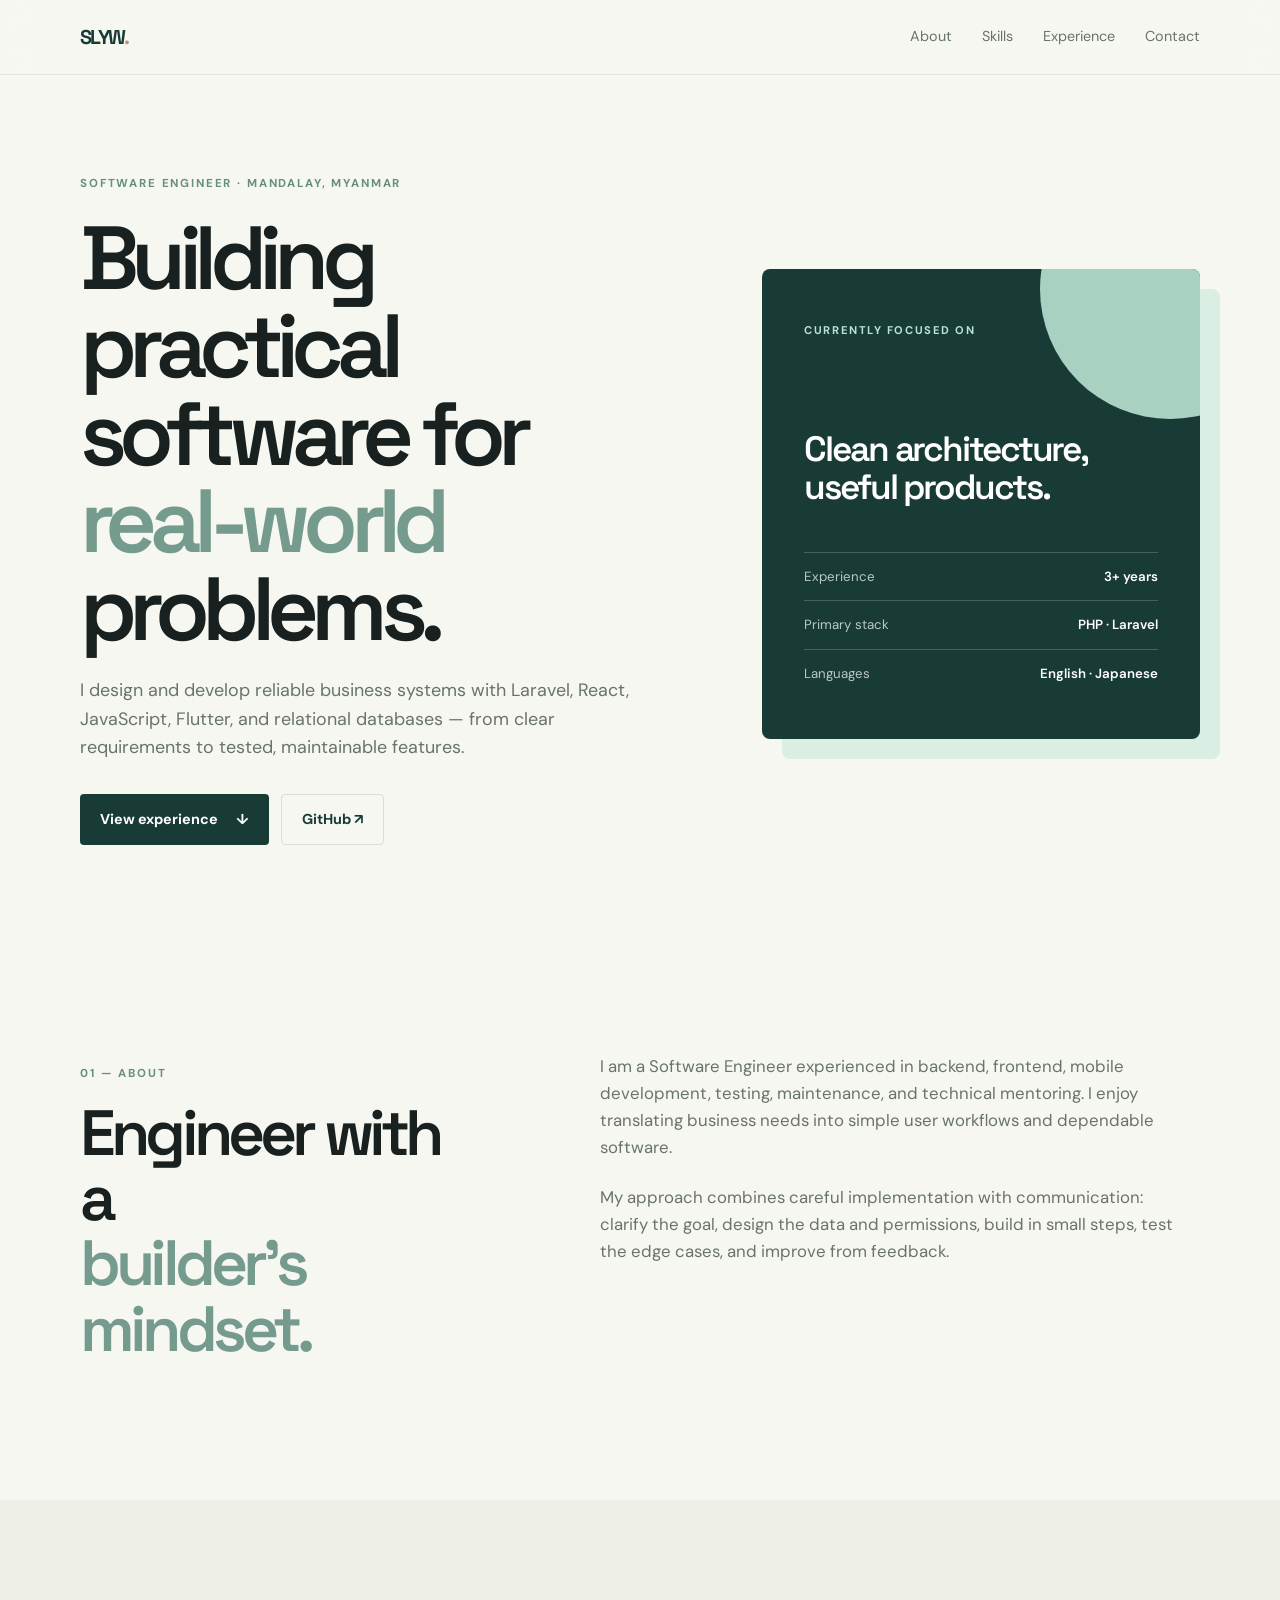
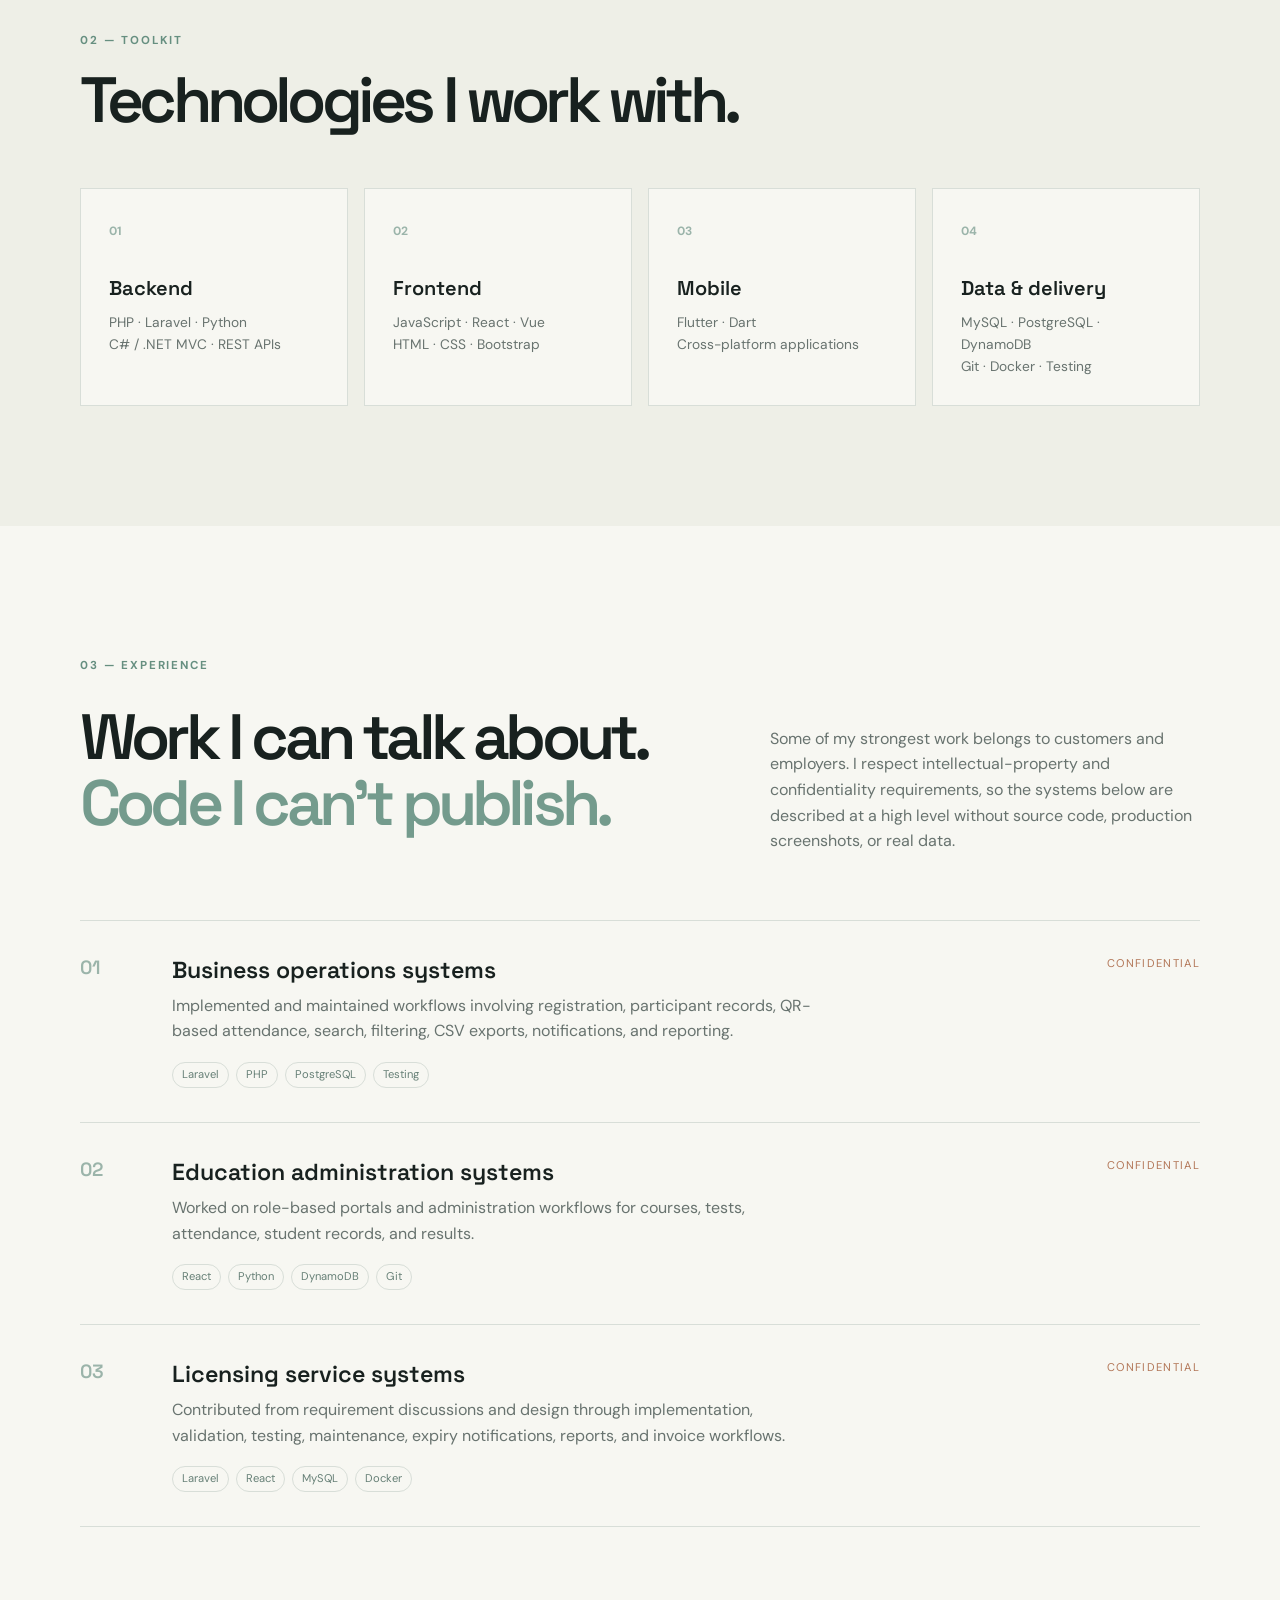
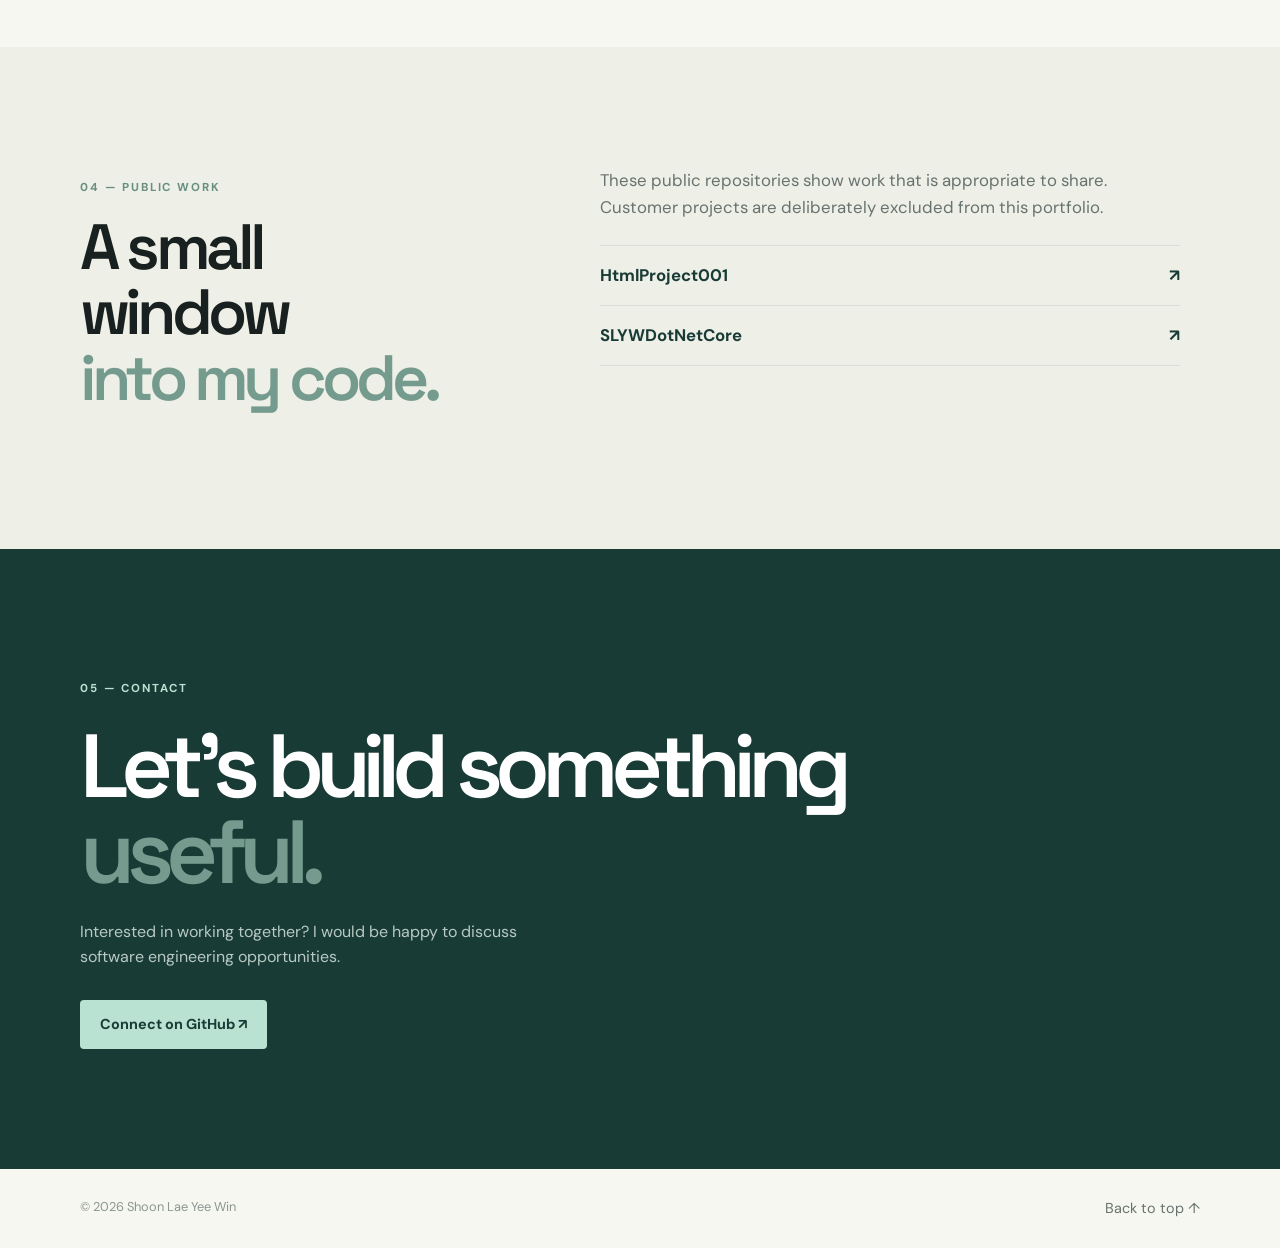
==== index.html @ cbc17540 "Build responsive GitHub Pages portfolio site" ====
<!doctype html>
<html lang="en">
  <head>
    <meta charset="UTF-8" />
    <meta name="viewport" content="width=device-width, initial-scale=1.0" />
    <meta name="description" content="Shoon Lae Yee Win — Software Engineer portfolio" />
    <title>Shoon Lae Yee Win | Software Engineer</title>
    <link rel="preconnect" href="https://fonts.googleapis.com" />
    <link rel="preconnect" href="https://fonts.gstatic.com" crossorigin />
    <link href="https://fonts.googleapis.com/css2?family=DM+Sans:wght@400;500;600;700&family=Space+Grotesk:wght@500;600;700&display=swap" rel="stylesheet" />
    <link rel="stylesheet" href="styles.css" />
  </head>
  <body>
    <header class="site-header">
      <nav class="nav container" aria-label="Main navigation">
        <a class="brand" href="#top">SLYW<span>.</span></a>
        <button class="menu-toggle" aria-label="Toggle navigation" aria-expanded="false">☰</button>
        <div class="nav-links">
          <a href="#about">About</a>
          <a href="#skills">Skills</a>
          <a href="#experience">Experience</a>
          <a href="#contact">Contact</a>
        </div>
      </nav>
    </header>

    <main id="top">
      <section class="hero container">
        <div class="hero-copy">
          <p class="eyebrow">Software Engineer · Mandalay, Myanmar</p>
          <h1>Building practical software for <em>real-world</em> problems.</h1>
          <p class="hero-text">I design and develop reliable business systems with Laravel, React, JavaScript, Flutter, and relational databases — from clear requirements to tested, maintainable features.</p>
          <div class="hero-actions">
            <a class="button button-primary" href="#experience">View experience <span>↓</span></a>
            <a class="button button-secondary" href="https://github.com/Shoon-Lae-Yee-Win" target="_blank" rel="noreferrer">GitHub ↗</a>
          </div>
        </div>
        <div class="hero-card" aria-label="Professional summary">
          <div class="orb"></div>
          <p class="card-label">Currently focused on</p>
          <h2>Clean architecture,<br />useful products.</h2>
          <div class="stat-row"><span>Experience</span><strong>3+ years</strong></div>
          <div class="stat-row"><span>Primary stack</span><strong>PHP · Laravel</strong></div>
          <div class="stat-row"><span>Languages</span><strong>English · Japanese</strong></div>
        </div>
      </section>

      <section id="about" class="section container split-section">
        <div><p class="section-kicker">01 — About</p><h2 class="section-title">Engineer with a<br /><span>builder’s mindset.</span></h2></div>
        <div class="section-body"><p>I am a Software Engineer experienced in backend, frontend, mobile development, testing, maintenance, and technical mentoring. I enjoy translating business needs into simple user workflows and dependable software.</p><p>My approach combines careful implementation with communication: clarify the goal, design the data and permissions, build in small steps, test the edge cases, and improve from feedback.</p></div>
      </section>

      <section id="skills" class="section section-tinted">
        <div class="container"><p class="section-kicker">02 — Toolkit</p><h2 class="section-title">Technologies I work with.</h2>
          <div class="skill-grid">
            <div class="skill-card"><span class="skill-number">01</span><h3>Backend</h3><p>PHP · Laravel · Python<br />C# / .NET MVC · REST APIs</p></div>
            <div class="skill-card"><span class="skill-number">02</span><h3>Frontend</h3><p>JavaScript · React · Vue<br />HTML · CSS · Bootstrap</p></div>
            <div class="skill-card"><span class="skill-number">03</span><h3>Mobile</h3><p>Flutter · Dart<br />Cross-platform applications</p></div>
            <div class="skill-card"><span class="skill-number">04</span><h3>Data & delivery</h3><p>MySQL · PostgreSQL · DynamoDB<br />Git · Docker · Testing</p></div>
          </div>
        </div>
      </section>

      <section id="experience" class="section container"><p class="section-kicker">03 — Experience</p><div class="experience-heading"><h2 class="section-title">Work I can talk about.<br /><span>Code I can’t publish.</span></h2><p>Some of my strongest work belongs to customers and employers. I respect intellectual-property and confidentiality requirements, so the systems below are described at a high level without source code, production screenshots, or real data.</p></div>
        <div class="experience-list">
          <article class="experience-item"><div class="experience-index">01</div><div><h3>Business operations systems</h3><p>Implemented and maintained workflows involving registration, participant records, QR-based attendance, search, filtering, CSV exports, notifications, and reporting.</p><div class="tags"><span>Laravel</span><span>PHP</span><span>PostgreSQL</span><span>Testing</span></div></div><span class="private-badge">Confidential</span></article>
          <article class="experience-item"><div class="experience-index">02</div><div><h3>Education administration systems</h3><p>Worked on role-based portals and administration workflows for courses, tests, attendance, student records, and results.</p><div class="tags"><span>React</span><span>Python</span><span>DynamoDB</span><span>Git</span></div></div><span class="private-badge">Confidential</span></article>
          <article class="experience-item"><div class="experience-index">03</div><div><h3>Licensing service systems</h3><p>Contributed from requirement discussions and design through implementation, validation, testing, maintenance, expiry notifications, reports, and invoice workflows.</p><div class="tags"><span>Laravel</span><span>React</span><span>MySQL</span><span>Docker</span></div></div><span class="private-badge">Confidential</span></article>
        </div>
      </section>

      <section class="section section-tinted"><div class="container split-section"><div><p class="section-kicker">04 — Public work</p><h2 class="section-title">A small window<br /><span>into my code.</span></h2></div><div class="section-body"><p>These public repositories show work that is appropriate to share. Customer projects are deliberately excluded from this portfolio.</p><div class="repo-links"><a href="https://github.com/Shoon-Lae-Yee-Win/HtmlProject001" target="_blank" rel="noreferrer"><span>HtmlProject001</span><b>↗</b></a><a href="https://github.com/Shoon-Lae-Yee-Win/SLYWDotNetCore" target="_blank" rel="noreferrer"><span>SLYWDotNetCore</span><b>↗</b></a></div></div></div></section>

      <section id="contact" class="contact-section"><div class="container contact-inner"><p class="section-kicker">05 — Contact</p><h2>Let’s build something<br /><em>useful.</em></h2><p>Interested in working together? I would be happy to discuss software engineering opportunities.</p><a class="button button-light" href="https://github.com/Shoon-Lae-Yee-Win" target="_blank" rel="noreferrer">Connect on GitHub ↗</a></div></section>
    </main>

    <footer class="footer container"><span>© 2026 Shoon Lae Yee Win</span><a href="#top">Back to top ↑</a></footer>
    <script src="script.js"></script>
  </body>
</html>
---- styles.css ----
:root{--ink:#18211f;--muted:#68736f;--paper:#f7f7f2;--cream:#eeefe7;--mint:#b9e2d2;--dark:#193b36;--line:#d8ded8}*{box-sizing:border-box}html{scroll-behavior:smooth}body{margin:0;background:var(--paper);color:var(--ink);font-family:"DM Sans",sans-serif;line-height:1.6}.container{width:min(1120px,calc(100% - 48px));margin:0 auto}.site-header{position:sticky;top:0;z-index:10;background:rgba(247,247,242,.92);backdrop-filter:blur(12px);border-bottom:1px solid rgba(216,222,216,.65)}.nav{height:74px;display:flex;align-items:center;justify-content:space-between}.brand{font:700 1.25rem "Space Grotesk",sans-serif;color:var(--dark);text-decoration:none;letter-spacing:-.08em}.brand span{color:#d08a65}.nav-links{display:flex;gap:30px}.nav-links a,.footer a{color:var(--muted);text-decoration:none;font-size:.9rem}.nav-links a:hover,.footer a:hover{color:var(--dark)}.menu-toggle{display:none;background:none;border:0;font-size:1.3rem;color:var(--dark)}.hero{min-height:680px;display:grid;grid-template-columns:1.15fr .85fr;gap:90px;align-items:center;padding:88px 0}.eyebrow,.section-kicker{color:#668f80;text-transform:uppercase;letter-spacing:.16em;font-size:.72rem;font-weight:700}.hero h1{font:600 clamp(3.4rem,7vw,6.3rem)/.98 "Space Grotesk",sans-serif;letter-spacing:-.085em;max-width:720px;margin:22px 0}.hero h1 em,.section-title span,.contact-section em{font-style:normal;color:#749b8d}.hero-text{font-size:1.12rem;color:var(--muted);max-width:590px}.hero-actions{display:flex;gap:12px;margin-top:32px}.button{display:inline-flex;align-items:center;gap:18px;padding:13px 20px;border-radius:4px;text-decoration:none;font-weight:700;font-size:.9rem}.button-primary{background:var(--dark);color:white}.button-secondary{border:1px solid var(--line);color:var(--dark)}.button-light{background:var(--mint);color:var(--dark)}.hero-card{background:var(--dark);color:white;border-radius:8px;padding:42px;min-height:400px;position:relative;overflow:hidden;box-shadow:20px 20px 0 rgba(185,226,210,.45)}.orb{position:absolute;width:260px;height:260px;border-radius:50%;background:var(--mint);right:-100px;top:-110px;opacity:.9}.card-label{color:#b9e2d2;text-transform:uppercase;font-size:.7rem;letter-spacing:.14em;font-weight:700}.hero-card h2{font:600 2.2rem/1.08 "Space Grotesk",sans-serif;letter-spacing:-.06em;margin:90px 0 46px}.stat-row{border-top:1px solid rgba(255,255,255,.2);padding:13px 0;display:flex;justify-content:space-between;color:#b8c9c3;font-size:.83rem}.stat-row strong{color:white;font-weight:600}.section{padding:120px 0}.split-section{display:grid;grid-template-columns:.8fr 1.2fr;gap:120px}.section-title{font:600 clamp(2.4rem,5vw,4.2rem)/1.02 "Space Grotesk",sans-serif;letter-spacing:-.075em;margin:18px 0}.section-body{max-width:580px;color:var(--muted);font-size:1.05rem}.section-body p{margin-top:0;margin-bottom:24px}.section-tinted{background:var(--cream)}.skill-grid{display:grid;grid-template-columns:repeat(4,1fr);gap:16px;margin-top:55px}.skill-card{background:var(--paper);padding:28px;min-height:195px;border:1px solid var(--line)}.skill-number{color:#9bb4aa;font-size:.75rem;font-weight:700}.skill-card h3{font:600 1.25rem "Space Grotesk",sans-serif;margin:32px 0 10px}.skill-card p{color:var(--muted);font-size:.86rem;margin:0}.experience-heading{display:flex;align-items:end;justify-content:space-between;gap:70px}.experience-heading>p{max-width:430px;color:var(--muted);margin:0}.experience-list{margin-top:66px;border-top:1px solid var(--line)}.experience-item{display:grid;grid-template-columns:70px 1fr auto;gap:22px;padding:34px 0;border-bottom:1px solid var(--line);align-items:start}.experience-index{font:600 1.2rem "Space Grotesk",sans-serif;color:#9bb4aa}.experience-item h3{font:600 1.45rem "Space Grotesk",sans-serif;margin:0 0 8px}.experience-item p{color:var(--muted);max-width:650px;margin:0 0 18px}.tags{display:flex;flex-wrap:wrap;gap:7px}.tags span{font-size:.7rem;border:1px solid var(--line);border-radius:99px;padding:3px 9px;color:#678077}.private-badge{font-size:.7rem;text-transform:uppercase;letter-spacing:.12em;color:#b27657;white-space:nowrap}.repo-links{display:grid;gap:0;border-top:1px solid var(--line)}.repo-links a{display:flex;justify-content:space-between;padding:16px 0;color:var(--dark);text-decoration:none;border-bottom:1px solid var(--line);font-weight:700}.repo-links a:hover{color:#b27657}.contact-section{background:var(--dark);color:white;padding:120px 0}.contact-inner{max-width:1120px}.contact-section .section-kicker{color:var(--mint)}.contact-section h2{font:600 clamp(3rem,7vw,6.5rem)/.96 "Space Grotesk",sans-serif;letter-spacing:-.09em;margin:24px 0}.contact-section> .container>p:not(.section-kicker):not(.contact-note){color:#b8c9c3;max-width:440px;margin-bottom:30px}.contact-note{font-size:.75rem;color:#8da69d;margin-top:24px}.footer{display:flex;justify-content:space-between;padding:28px 0;color:#8b9691;font-size:.8rem}@media(max-width:800px){.container{width:min(100% - 34px,600px)}.nav-links{display:none}.menu-toggle{display:block}.nav-links.open{display:flex;position:absolute;left:0;right:0;top:74px;background:var(--paper);padding:20px;flex-direction:column;gap:16px;border-bottom:1px solid var(--line)}.hero{grid-template-columns:1fr;gap:45px;padding:72px 0}.hero h1{font-size:clamp(3rem,14vw,5rem)}.hero-card{box-shadow:10px 10px 0 rgba(185,226,210,.45)}.split-section{grid-template-columns:1fr;gap:28px}.section{padding:82px 0}.skill-grid{grid-template-columns:1fr 1fr}.experience-heading{display:block}.experience-heading>p{margin-top:24px}.experience-item{grid-template-columns:40px 1fr}.private-badge{grid-column:2}.contact-section{padding:85px 0}}@media(max-width:480px){.skill-grid{grid-template-columns:1fr}.hero-actions{flex-wrap:wrap}.footer{gap:20px;flex-direction:column}}
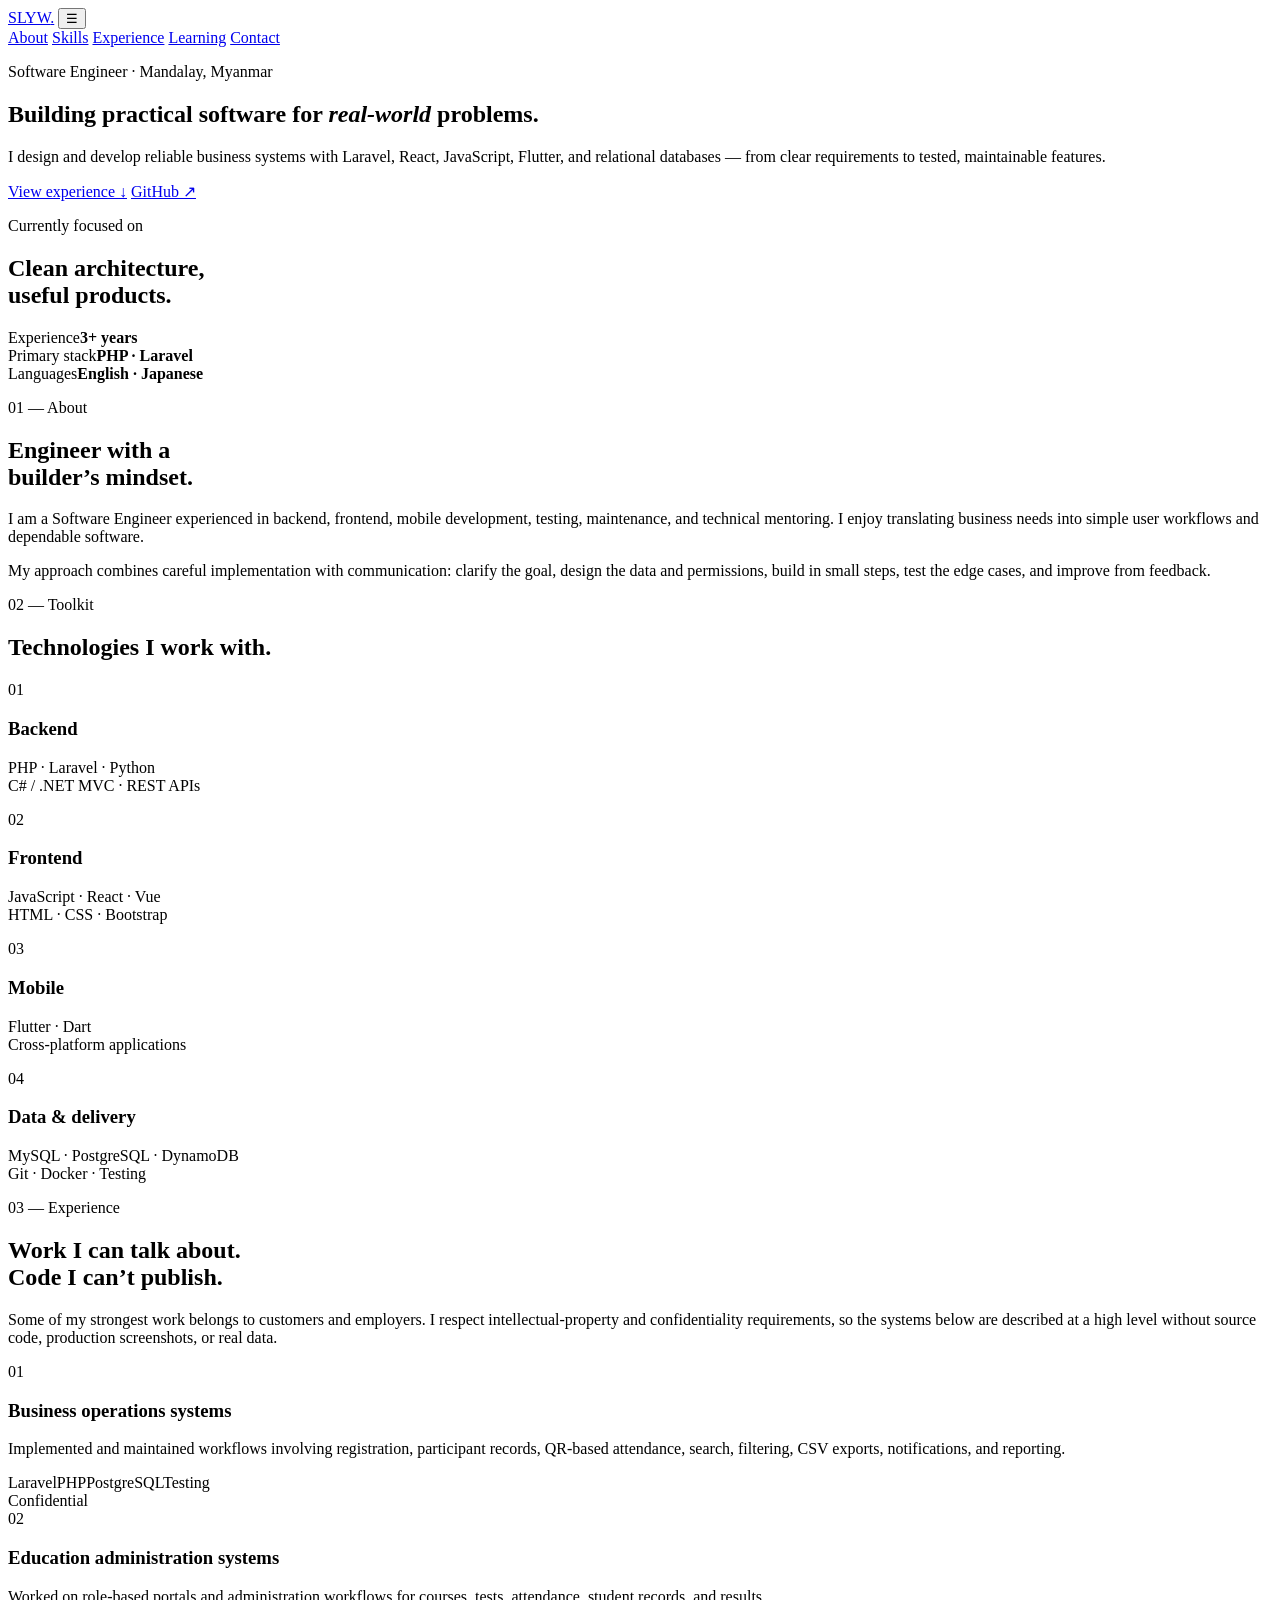
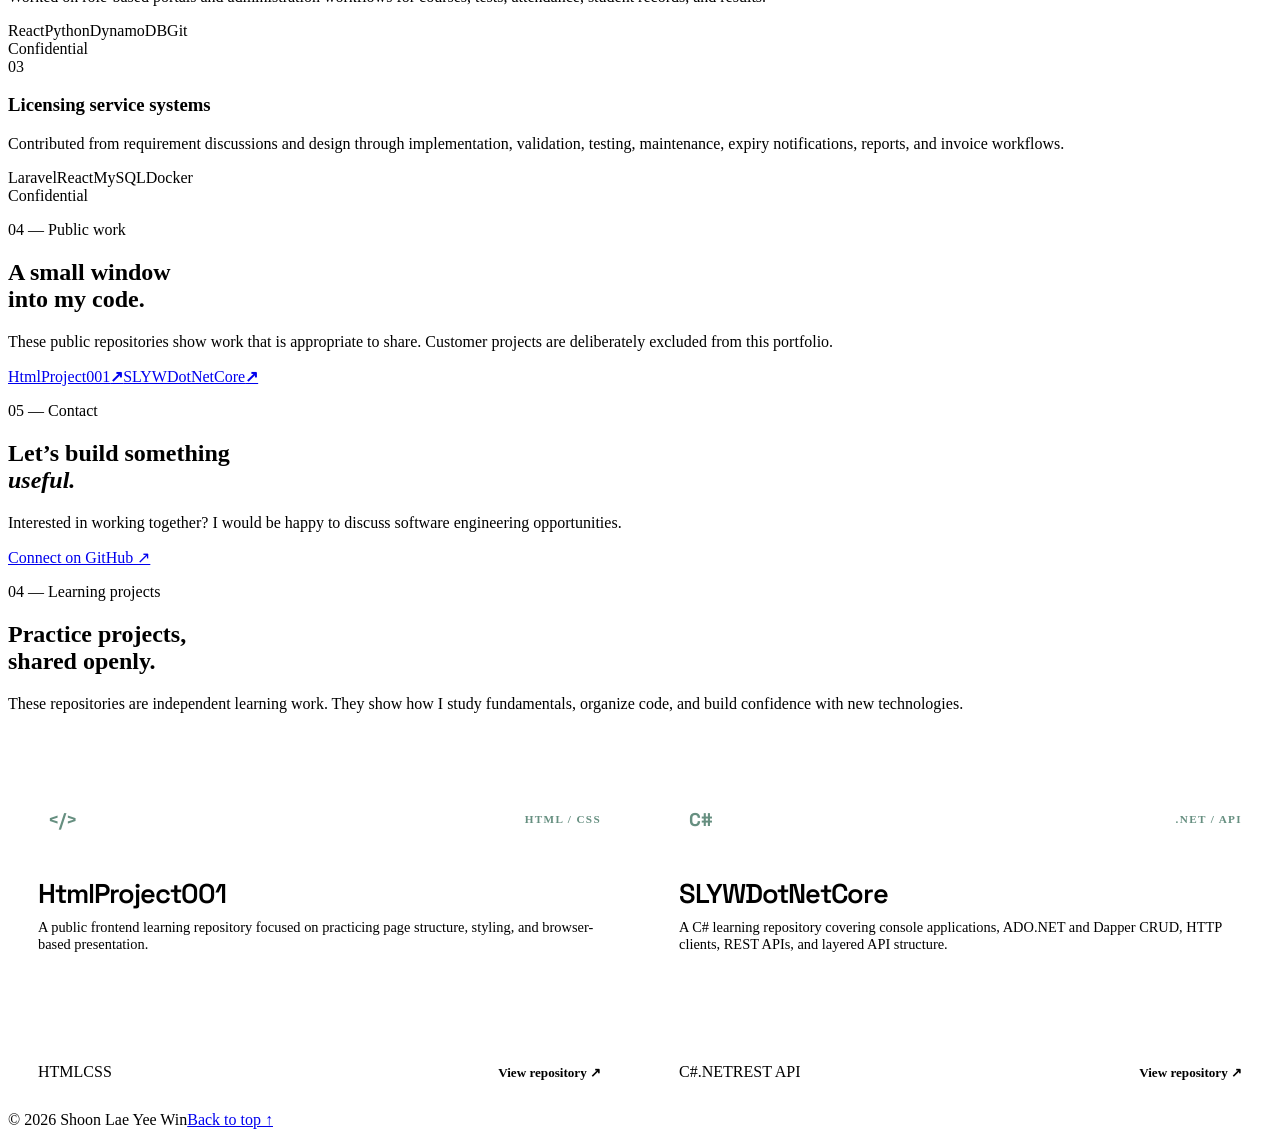
==== commit c6dba966: "Add public learning projects to portfolio" ====
--- a/index.html
+++ b/index.html
@@ -19,6 +19,7 @@
           <a href="#about">About</a>
           <a href="#skills">Skills</a>
           <a href="#experience">Experience</a>
+          <a href="#learning">Learning</a>
           <a href="#contact">Contact</a>
         </div>
       </nav>
@@ -72,6 +73,12 @@
       <section class="section section-tinted"><div class="container split-section"><div><p class="section-kicker">04 — Public work</p><h2 class="section-title">A small window<br /><span>into my code.</span></h2></div><div class="section-body"><p>These public repositories show work that is appropriate to share. Customer projects are deliberately excluded from this portfolio.</p><div class="repo-links"><a href="https://github.com/Shoon-Lae-Yee-Win/HtmlProject001" target="_blank" rel="noreferrer"><span>HtmlProject001</span><b>↗</b></a><a href="https://github.com/Shoon-Lae-Yee-Win/SLYWDotNetCore" target="_blank" rel="noreferrer"><span>SLYWDotNetCore</span><b>↗</b></a></div></div></div></section>
 
       <section id="contact" class="contact-section"><div class="container contact-inner"><p class="section-kicker">05 — Contact</p><h2>Let’s build something<br /><em>useful.</em></h2><p>Interested in working together? I would be happy to discuss software engineering opportunities.</p><a class="button button-light" href="https://github.com/Shoon-Lae-Yee-Win" target="_blank" rel="noreferrer">Connect on GitHub ↗</a></div></section>
+      <section id="learning" class="section container"><p class="section-kicker">04 — Learning projects</p><div class="experience-heading"><h2 class="section-title">Practice projects,<br /><span>shared openly.</span></h2><p>These repositories are independent learning work. They show how I study fundamentals, organize code, and build confidence with new technologies.</p></div>
+        <div class="learning-grid">
+          <article class="learning-card"><div class="learning-top"><span class="learning-icon">&lt;/&gt;</span><span class="learning-type">HTML / CSS</span></div><h3>HtmlProject001</h3><p>A public frontend learning repository focused on practicing page structure, styling, and browser-based presentation.</p><div class="learning-footer"><div class="tags"><span>HTML</span><span>CSS</span></div><a href="https://github.com/Shoon-Lae-Yee-Win/HtmlProject001" target="_blank" rel="noreferrer">View repository ↗</a></div></article>
+          <article class="learning-card"><div class="learning-top"><span class="learning-icon">C#</span><span class="learning-type">.NET / API</span></div><h3>SLYWDotNetCore</h3><p>A C# learning repository covering console applications, ADO.NET and Dapper CRUD, HTTP clients, REST APIs, and layered API structure.</p><div class="learning-footer"><div class="tags"><span>C#</span><span>.NET</span><span>REST API</span></div><a href="https://github.com/Shoon-Lae-Yee-Win/SLYWDotNetCore" target="_blank" rel="noreferrer">View repository ↗</a></div></article>
+        </div>
+      </section>
     </main>
 
     <footer class="footer container"><span>© 2026 Shoon Lae Yee Win</span><a href="#top">Back to top ↑</a></footer>
--- a/styles.css
+++ b/styles.css
@@ -1 +1 @@
-:root{--ink:#18211f;--muted:#68736f;--paper:#f7f7f2;--cream:#eeefe7;--mint:#b9e2d2;--dark:#193b36;--line:#d8ded8}*{box-sizing:border-box}html{scroll-behavior:smooth}body{margin:0;background:var(--paper);color:var(--ink);font-family:"DM Sans",sans-serif;line-height:1.6}.container{width:min(1120px,calc(100% - 48px));margin:0 auto}.site-header{position:sticky;top:0;z-index:10;background:rgba(247,247,242,.92);backdrop-filter:blur(12px);border-bottom:1px solid rgba(216,222,216,.65)}.nav{height:74px;display:flex;align-items:center;justify-content:space-between}.brand{font:700 1.25rem "Space Grotesk",sans-serif;color:var(--dark);text-decoration:none;letter-spacing:-.08em}.brand span{color:#d08a65}.nav-links{display:flex;gap:30px}.nav-links a,.footer a{color:var(--muted);text-decoration:none;font-size:.9rem}.nav-links a:hover,.footer a:hover{color:var(--dark)}.menu-toggle{display:none;background:none;border:0;font-size:1.3rem;color:var(--dark)}.hero{min-height:680px;display:grid;grid-template-columns:1.15fr .85fr;gap:90px;align-items:center;padding:88px 0}.eyebrow,.section-kicker{color:#668f80;text-transform:uppercase;letter-spacing:.16em;font-size:.72rem;font-weight:700}.hero h1{font:600 clamp(3.4rem,7vw,6.3rem)/.98 "Space Grotesk",sans-serif;letter-spacing:-.085em;max-width:720px;margin:22px 0}.hero h1 em,.section-title span,.contact-section em{font-style:normal;color:#749b8d}.hero-text{font-size:1.12rem;color:var(--muted);max-width:590px}.hero-actions{display:flex;gap:12px;margin-top:32px}.button{display:inline-flex;align-items:center;gap:18px;padding:13px 20px;border-radius:4px;text-decoration:none;font-weight:700;font-size:.9rem}.button-primary{background:var(--dark);color:white}.button-secondary{border:1px solid var(--line);color:var(--dark)}.button-light{background:var(--mint);color:var(--dark)}.hero-card{background:var(--dark);color:white;border-radius:8px;padding:42px;min-height:400px;position:relative;overflow:hidden;box-shadow:20px 20px 0 rgba(185,226,210,.45)}.orb{position:absolute;width:260px;height:260px;border-radius:50%;background:var(--mint);right:-100px;top:-110px;opacity:.9}.card-label{color:#b9e2d2;text-transform:uppercase;font-size:.7rem;letter-spacing:.14em;font-weight:700}.hero-card h2{font:600 2.2rem/1.08 "Space Grotesk",sans-serif;letter-spacing:-.06em;margin:90px 0 46px}.stat-row{border-top:1px solid rgba(255,255,255,.2);padding:13px 0;display:flex;justify-content:space-between;color:#b8c9c3;font-size:.83rem}.stat-row strong{color:white;font-weight:600}.section{padding:120px 0}.split-section{display:grid;grid-template-columns:.8fr 1.2fr;gap:120px}.section-title{font:600 clamp(2.4rem,5vw,4.2rem)/1.02 "Space Grotesk",sans-serif;letter-spacing:-.075em;margin:18px 0}.section-body{max-width:580px;color:var(--muted);font-size:1.05rem}.section-body p{margin-top:0;margin-bottom:24px}.section-tinted{background:var(--cream)}.skill-grid{display:grid;grid-template-columns:repeat(4,1fr);gap:16px;margin-top:55px}.skill-card{background:var(--paper);padding:28px;min-height:195px;border:1px solid var(--line)}.skill-number{color:#9bb4aa;font-size:.75rem;font-weight:700}.skill-card h3{font:600 1.25rem "Space Grotesk",sans-serif;margin:32px 0 10px}.skill-card p{color:var(--muted);font-size:.86rem;margin:0}.experience-heading{display:flex;align-items:end;justify-content:space-between;gap:70px}.experience-heading>p{max-width:430px;color:var(--muted);margin:0}.experience-list{margin-top:66px;border-top:1px solid var(--line)}.experience-item{display:grid;grid-template-columns:70px 1fr auto;gap:22px;padding:34px 0;border-bottom:1px solid var(--line);align-items:start}.experience-index{font:600 1.2rem "Space Grotesk",sans-serif;color:#9bb4aa}.experience-item h3{font:600 1.45rem "Space Grotesk",sans-serif;margin:0 0 8px}.experience-item p{color:var(--muted);max-width:650px;margin:0 0 18px}.tags{display:flex;flex-wrap:wrap;gap:7px}.tags span{font-size:.7rem;border:1px solid var(--line);border-radius:99px;padding:3px 9px;color:#678077}.private-badge{font-size:.7rem;text-transform:uppercase;letter-spacing:.12em;color:#b27657;white-space:nowrap}.repo-links{display:grid;gap:0;border-top:1px solid var(--line)}.repo-links a{display:flex;justify-content:space-between;padding:16px 0;color:var(--dark);text-decoration:none;border-bottom:1px solid var(--line);font-weight:700}.repo-links a:hover{color:#b27657}.contact-section{background:var(--dark);color:white;padding:120px 0}.contact-inner{max-width:1120px}.contact-section .section-kicker{color:var(--mint)}.contact-section h2{font:600 clamp(3rem,7vw,6.5rem)/.96 "Space Grotesk",sans-serif;letter-spacing:-.09em;margin:24px 0}.contact-section> .container>p:not(.section-kicker):not(.contact-note){color:#b8c9c3;max-width:440px;margin-bottom:30px}.contact-note{font-size:.75rem;color:#8da69d;margin-top:24px}.footer{display:flex;justify-content:space-between;padding:28px 0;color:#8b9691;font-size:.8rem}@media(max-width:800px){.container{width:min(100% - 34px,600px)}.nav-links{display:none}.menu-toggle{display:block}.nav-links.open{display:flex;position:absolute;left:0;right:0;top:74px;background:var(--paper);padding:20px;flex-direction:column;gap:16px;border-bottom:1px solid var(--line)}.hero{grid-template-columns:1fr;gap:45px;padding:72px 0}.hero h1{font-size:clamp(3rem,14vw,5rem)}.hero-card{box-shadow:10px 10px 0 rgba(185,226,210,.45)}.split-section{grid-template-columns:1fr;gap:28px}.section{padding:82px 0}.skill-grid{grid-template-columns:1fr 1fr}.experience-heading{display:block}.experience-heading>p{margin-top:24px}.experience-item{grid-template-columns:40px 1fr}.private-badge{grid-column:2}.contact-section{padding:85px 0}}@media(max-width:480px){.skill-grid{grid-template-columns:1fr}.hero-actions{flex-wrap:wrap}.footer{gap:20px;flex-direction:column}}
+.learning-grid{display:grid;grid-template-columns:repeat(2,1fr);gap:18px;margin-top:58px}.learning-card{background:var(--paper);border:1px solid var(--line);padding:30px;min-height:280px;display:flex;flex-direction:column}.learning-top{display:flex;align-items:center;justify-content:space-between;color:#668f80}.learning-icon{font:700 1.15rem "Space Grotesk",sans-serif;color:var(--dark);background:var(--mint);padding:7px 10px;border-radius:5px}.learning-type{font-size:.7rem;letter-spacing:.12em;text-transform:uppercase;font-weight:700}.learning-card h3{font:600 1.7rem "Space Grotesk",sans-serif;letter-spacing:-.04em;margin:38px 0 8px}.learning-card p{color:var(--muted);font-size:.9rem;margin:0}.learning-footer{display:flex;justify-content:space-between;align-items:end;gap:12px;margin-top:auto;padding-top:28px}.learning-footer a{color:var(--dark);font-size:.82rem;font-weight:700;text-decoration:none;white-space:nowrap}.learning-footer a:hover{color:#b27657}@media(max-width:800px){.learning-grid{grid-template-columns:1fr}}@media(max-width:480px){.learning-footer{align-items:start;flex-direction:column}}
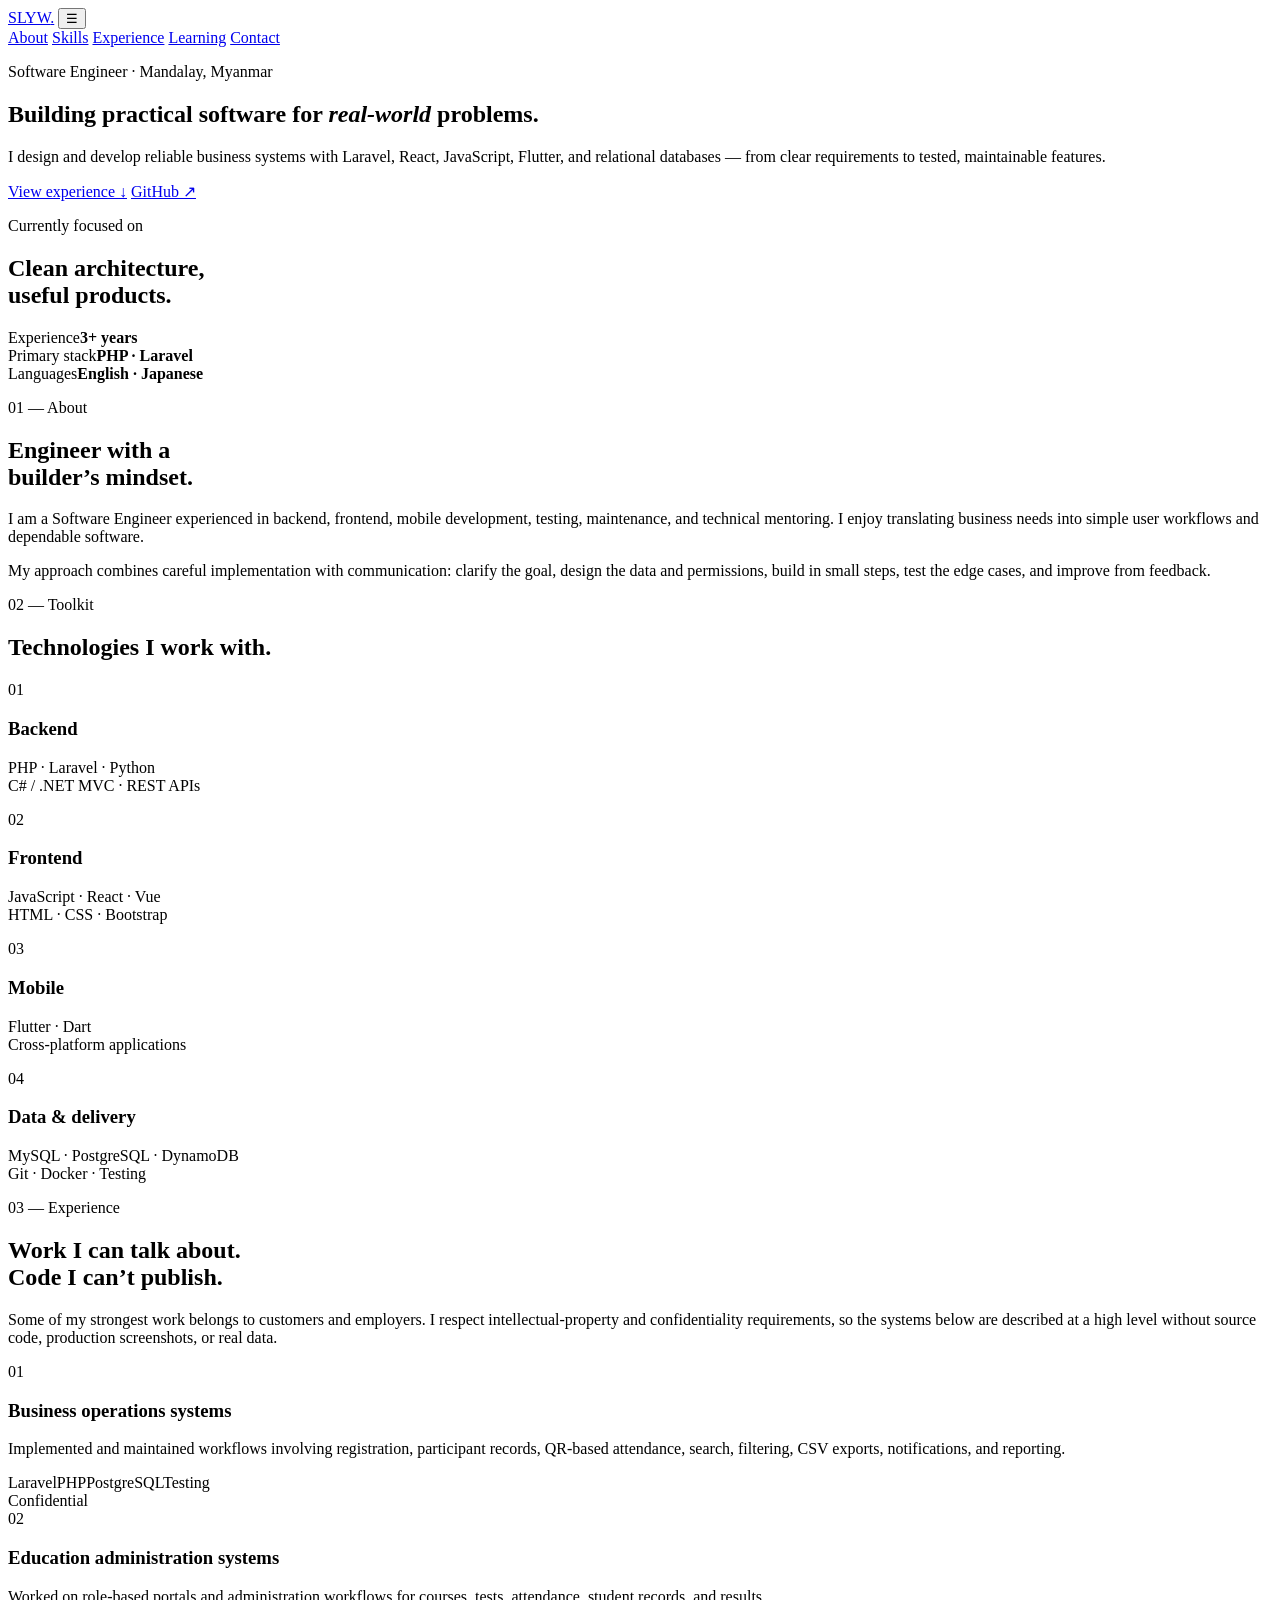
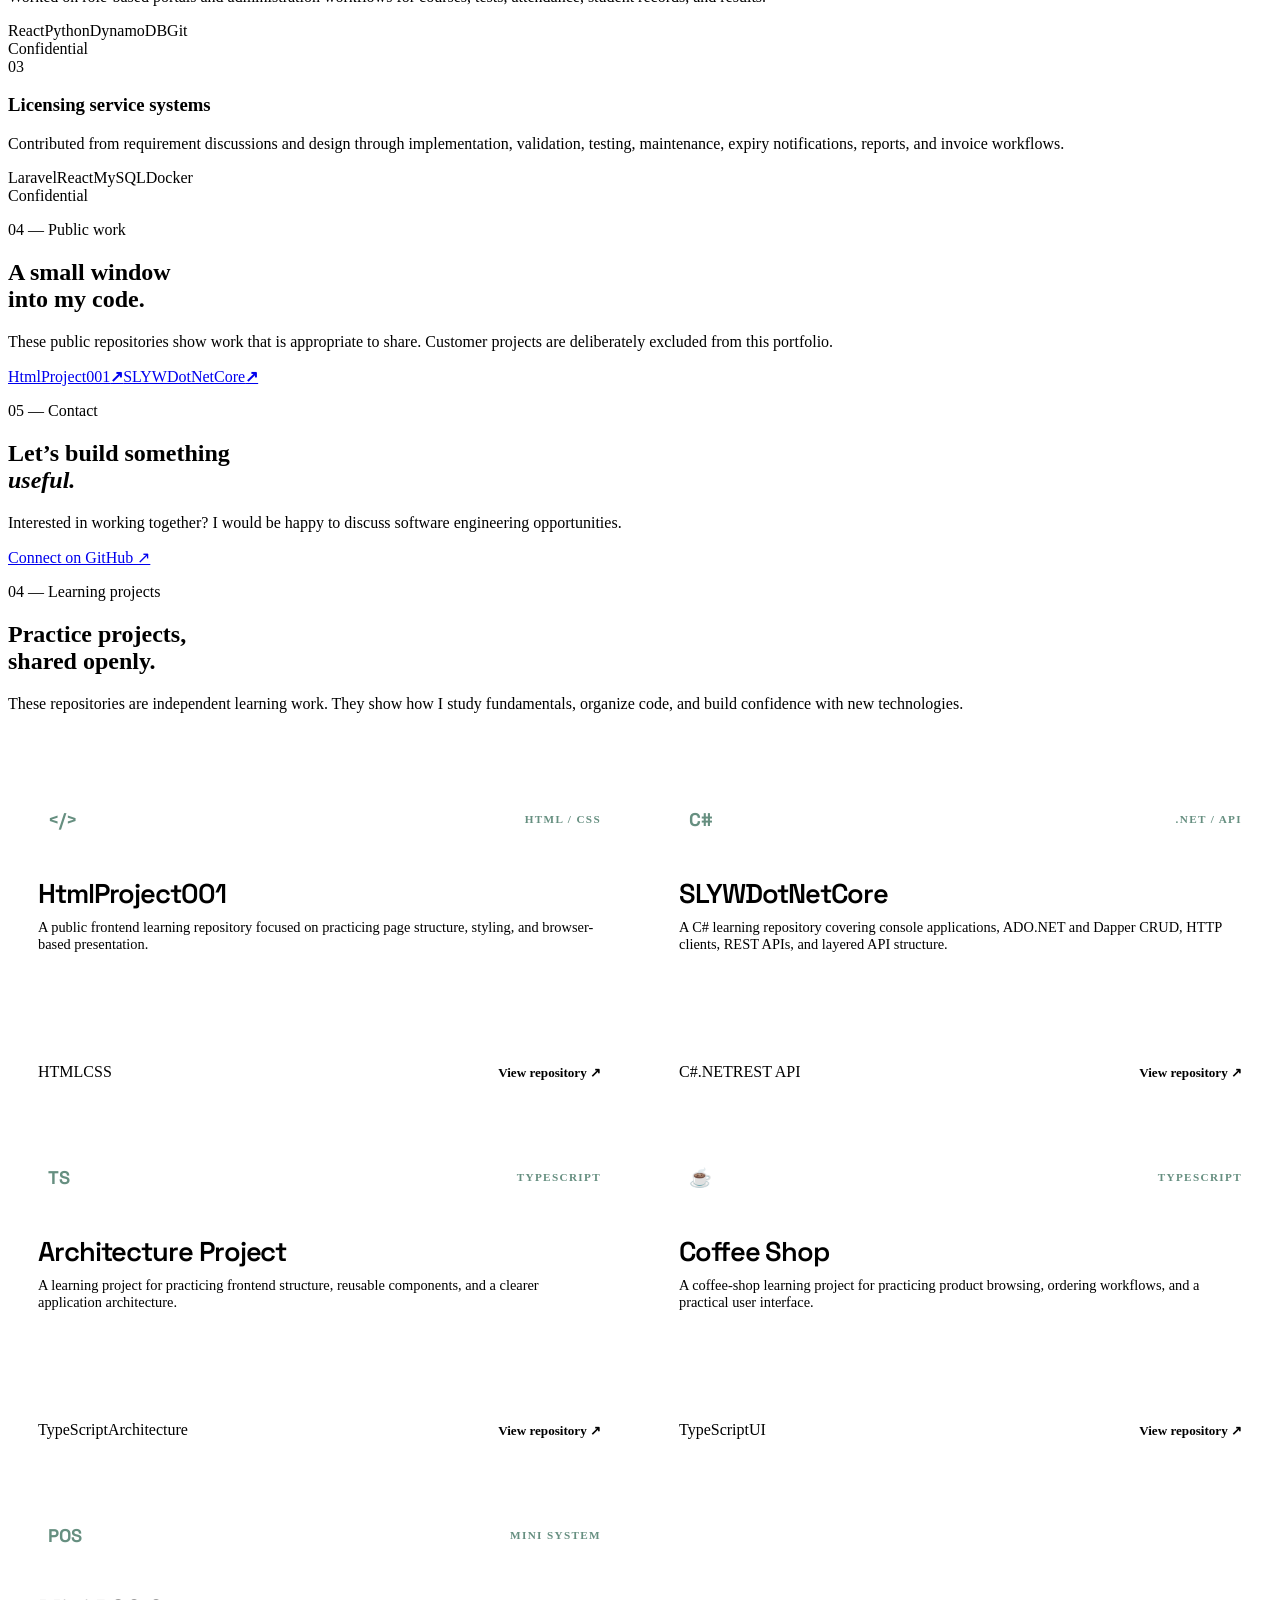
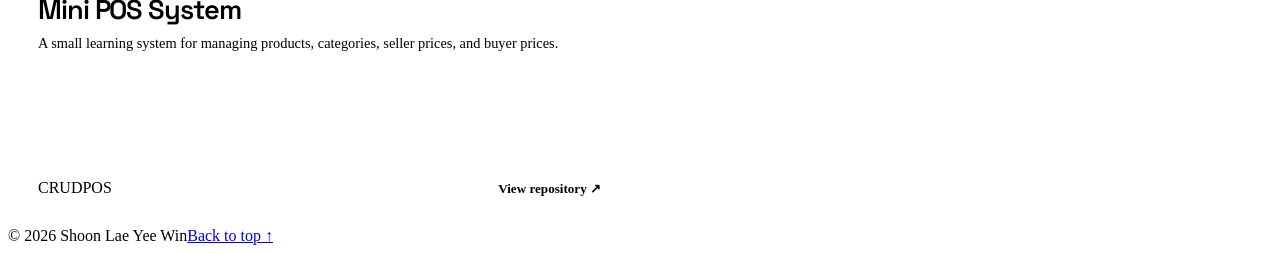
==== commit 7d8dfc55: "Add architecture coffee shop and mini POS learning projects" ====
--- a/index.html
+++ b/index.html
@@ -77,6 +77,9 @@
         <div class="learning-grid">
           <article class="learning-card"><div class="learning-top"><span class="learning-icon">&lt;/&gt;</span><span class="learning-type">HTML / CSS</span></div><h3>HtmlProject001</h3><p>A public frontend learning repository focused on practicing page structure, styling, and browser-based presentation.</p><div class="learning-footer"><div class="tags"><span>HTML</span><span>CSS</span></div><a href="https://github.com/Shoon-Lae-Yee-Win/HtmlProject001" target="_blank" rel="noreferrer">View repository ↗</a></div></article>
           <article class="learning-card"><div class="learning-top"><span class="learning-icon">C#</span><span class="learning-type">.NET / API</span></div><h3>SLYWDotNetCore</h3><p>A C# learning repository covering console applications, ADO.NET and Dapper CRUD, HTTP clients, REST APIs, and layered API structure.</p><div class="learning-footer"><div class="tags"><span>C#</span><span>.NET</span><span>REST API</span></div><a href="https://github.com/Shoon-Lae-Yee-Win/SLYWDotNetCore" target="_blank" rel="noreferrer">View repository ↗</a></div></article>
+          <article class="learning-card"><div class="learning-top"><span class="learning-icon">TS</span><span class="learning-type">TypeScript</span></div><h3>Architecture Project</h3><p>A learning project for practicing frontend structure, reusable components, and a clearer application architecture.</p><div class="learning-footer"><div class="tags"><span>TypeScript</span><span>Architecture</span></div><a href="https://github.com/Shoon-Lae-Yee-Win/architecture-project" target="_blank" rel="noreferrer">View repository ↗</a></div></article>
+          <article class="learning-card"><div class="learning-top"><span class="learning-icon">☕</span><span class="learning-type">TypeScript</span></div><h3>Coffee Shop</h3><p>A coffee-shop learning project for practicing product browsing, ordering workflows, and a practical user interface.</p><div class="learning-footer"><div class="tags"><span>TypeScript</span><span>UI</span></div><a href="https://github.com/Shoon-Lae-Yee-Win/Coffee_Shop" target="_blank" rel="noreferrer">View repository ↗</a></div></article>
+          <article class="learning-card"><div class="learning-top"><span class="learning-icon">POS</span><span class="learning-type">Mini system</span></div><h3>Mini POS System</h3><p>A small learning system for managing products, categories, seller prices, and buyer prices.</p><div class="learning-footer"><div class="tags"><span>CRUD</span><span>POS</span></div><a href="https://github.com/Shoon-Lae-Yee-Win/mini_pos_system" target="_blank" rel="noreferrer">View repository ↗</a></div></article>
         </div>
       </section>
     </main>
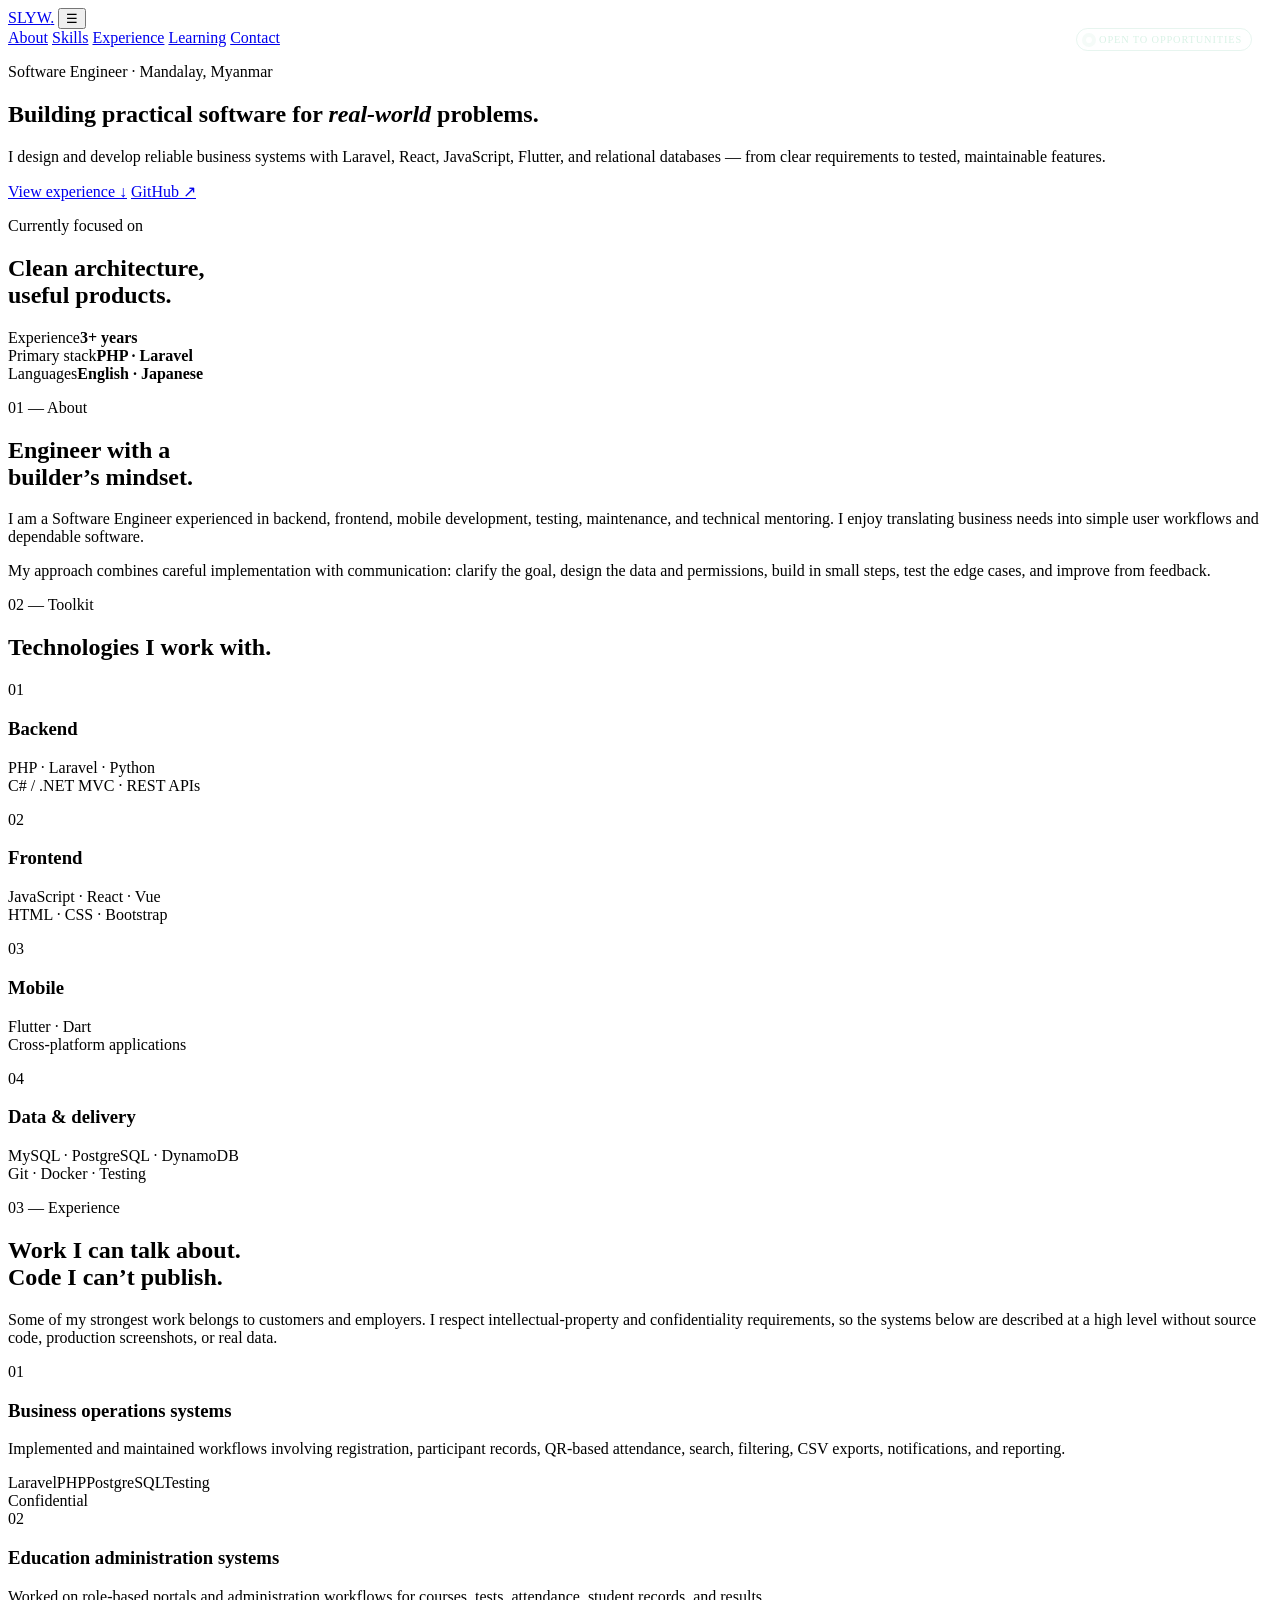
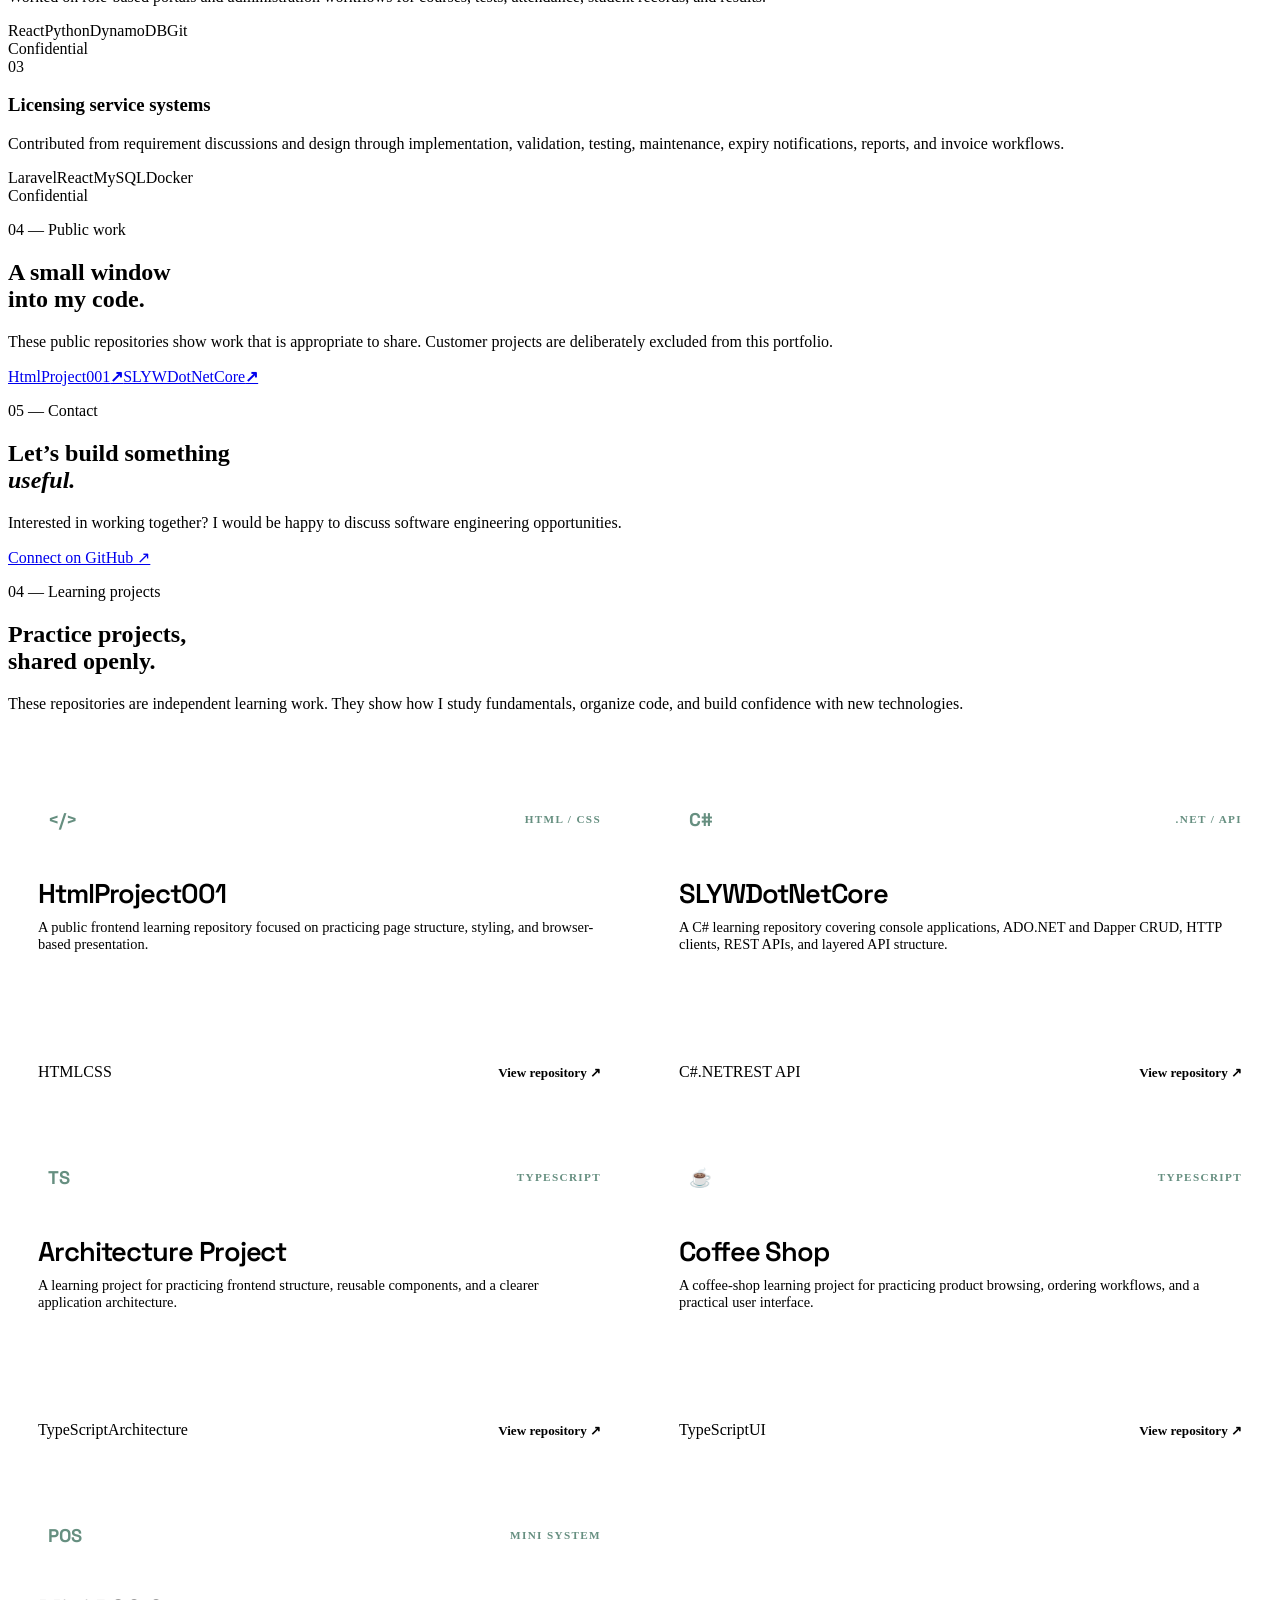
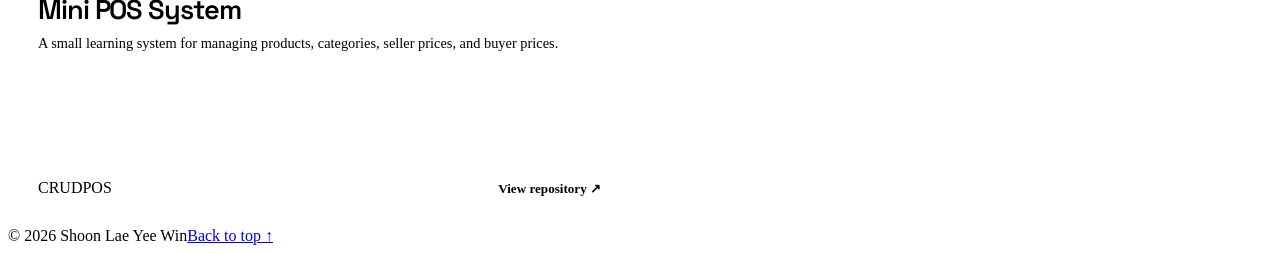
==== commit 1f9aec0e: "Refine portfolio visual design and project cards" ====
--- a/index.html
+++ b/index.html
@@ -39,6 +39,7 @@
         <div class="hero-card" aria-label="Professional summary">
           <div class="orb"></div>
           <p class="card-label">Currently focused on</p>
+          <span class="availability-pill"><i></i> Open to opportunities</span>
           <h2>Clean architecture,<br />useful products.</h2>
           <div class="stat-row"><span>Experience</span><strong>3+ years</strong></div>
           <div class="stat-row"><span>Primary stack</span><strong>PHP · Laravel</strong></div>
--- a/styles.css
+++ b/styles.css
@@ -1 +1 @@
-.learning-grid{display:grid;grid-template-columns:repeat(2,1fr);gap:18px;margin-top:58px}.learning-card{background:var(--paper);border:1px solid var(--line);padding:30px;min-height:280px;display:flex;flex-direction:column}.learning-top{display:flex;align-items:center;justify-content:space-between;color:#668f80}.learning-icon{font:700 1.15rem "Space Grotesk",sans-serif;color:var(--dark);background:var(--mint);padding:7px 10px;border-radius:5px}.learning-type{font-size:.7rem;letter-spacing:.12em;text-transform:uppercase;font-weight:700}.learning-card h3{font:600 1.7rem "Space Grotesk",sans-serif;letter-spacing:-.04em;margin:38px 0 8px}.learning-card p{color:var(--muted);font-size:.9rem;margin:0}.learning-footer{display:flex;justify-content:space-between;align-items:end;gap:12px;margin-top:auto;padding-top:28px}.learning-footer a{color:var(--dark);font-size:.82rem;font-weight:700;text-decoration:none;white-space:nowrap}.learning-footer a:hover{color:#b27657}@media(max-width:800px){.learning-grid{grid-template-columns:1fr}}@media(max-width:480px){.learning-footer{align-items:start;flex-direction:column}}
+.learning-grid{display:grid;grid-template-columns:repeat(2,1fr);gap:18px;margin-top:58px}.learning-card{background:var(--paper);border:1px solid var(--line);padding:30px;min-height:280px;display:flex;flex-direction:column;position:relative;overflow:hidden;transition:transform .25s ease,box-shadow .25s ease,border-color .25s ease}.learning-card::before{content:"";height:4px;background:var(--mint);position:absolute;left:0;right:0;top:0}.learning-card:hover{transform:translateY(-6px);border-color:#a8cfc0;box-shadow:0 18px 35px rgba(25,59,54,.09)}.learning-top{display:flex;align-items:center;justify-content:space-between;color:#668f80}.learning-icon{font:700 1.15rem "Space Grotesk",sans-serif;color:var(--dark);background:var(--mint);padding:7px 10px;border-radius:5px}.learning-type{font-size:.7rem;letter-spacing:.12em;text-transform:uppercase;font-weight:700}.learning-card h3{font:600 1.7rem "Space Grotesk",sans-serif;letter-spacing:-.04em;margin:38px 0 8px}.learning-card p{color:var(--muted);font-size:.9rem;margin:0}.learning-footer{display:flex;justify-content:space-between;align-items:end;gap:12px;margin-top:auto;padding-top:28px}.learning-footer a{color:var(--dark);font-size:.82rem;font-weight:700;text-decoration:none;white-space:nowrap}.learning-footer a:hover{color:#b27657}.availability-pill{position:absolute;right:28px;top:28px;display:inline-flex;align-items:center;gap:7px;color:#d9f2e6;border:1px solid rgba(185,226,210,.35);border-radius:99px;padding:5px 9px;font-size:.65rem;letter-spacing:.08em;text-transform:uppercase}.availability-pill i{width:6px;height:6px;border-radius:50%;background:var(--mint);box-shadow:0 0 0 4px rgba(185,226,210,.15)}.hero-card:hover{box-shadow:24px 24px 0 rgba(185,226,210,.42);transform:translate(-2px,-2px);transition:transform .25s ease,box-shadow .25s ease}.experience-item{transition:padding-left .2s ease}.experience-item:hover{padding-left:10px}.button{transition:transform .2s ease,box-shadow .2s ease}.button:hover{transform:translateY(-2px);box-shadow:0 8px 18px rgba(25,59,54,.12)}@media(max-width:800px){.learning-grid{grid-template-columns:1fr}.availability-pill{position:static;margin-top:16px;width:max-content}.hero-card h2{margin-top:45px}}@media(max-width:480px){.learning-footer{align-items:start;flex-direction:column}}
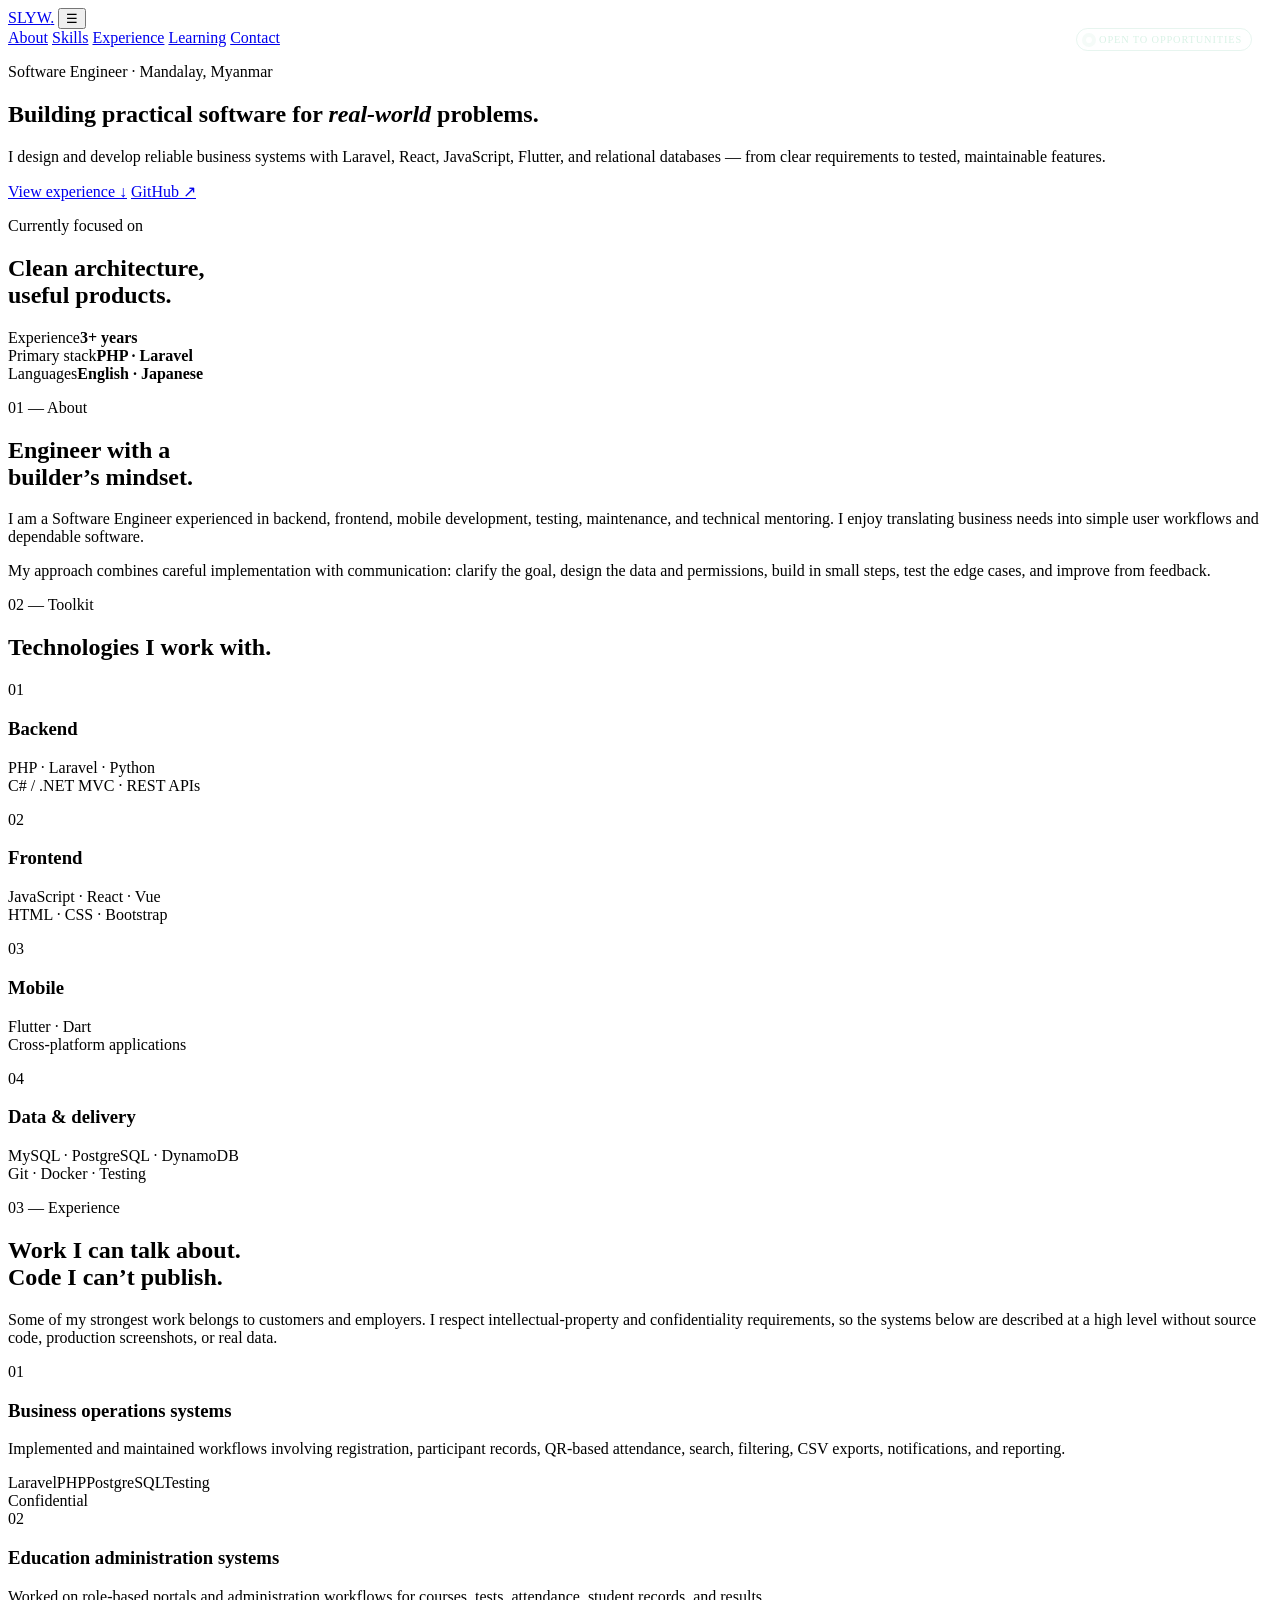
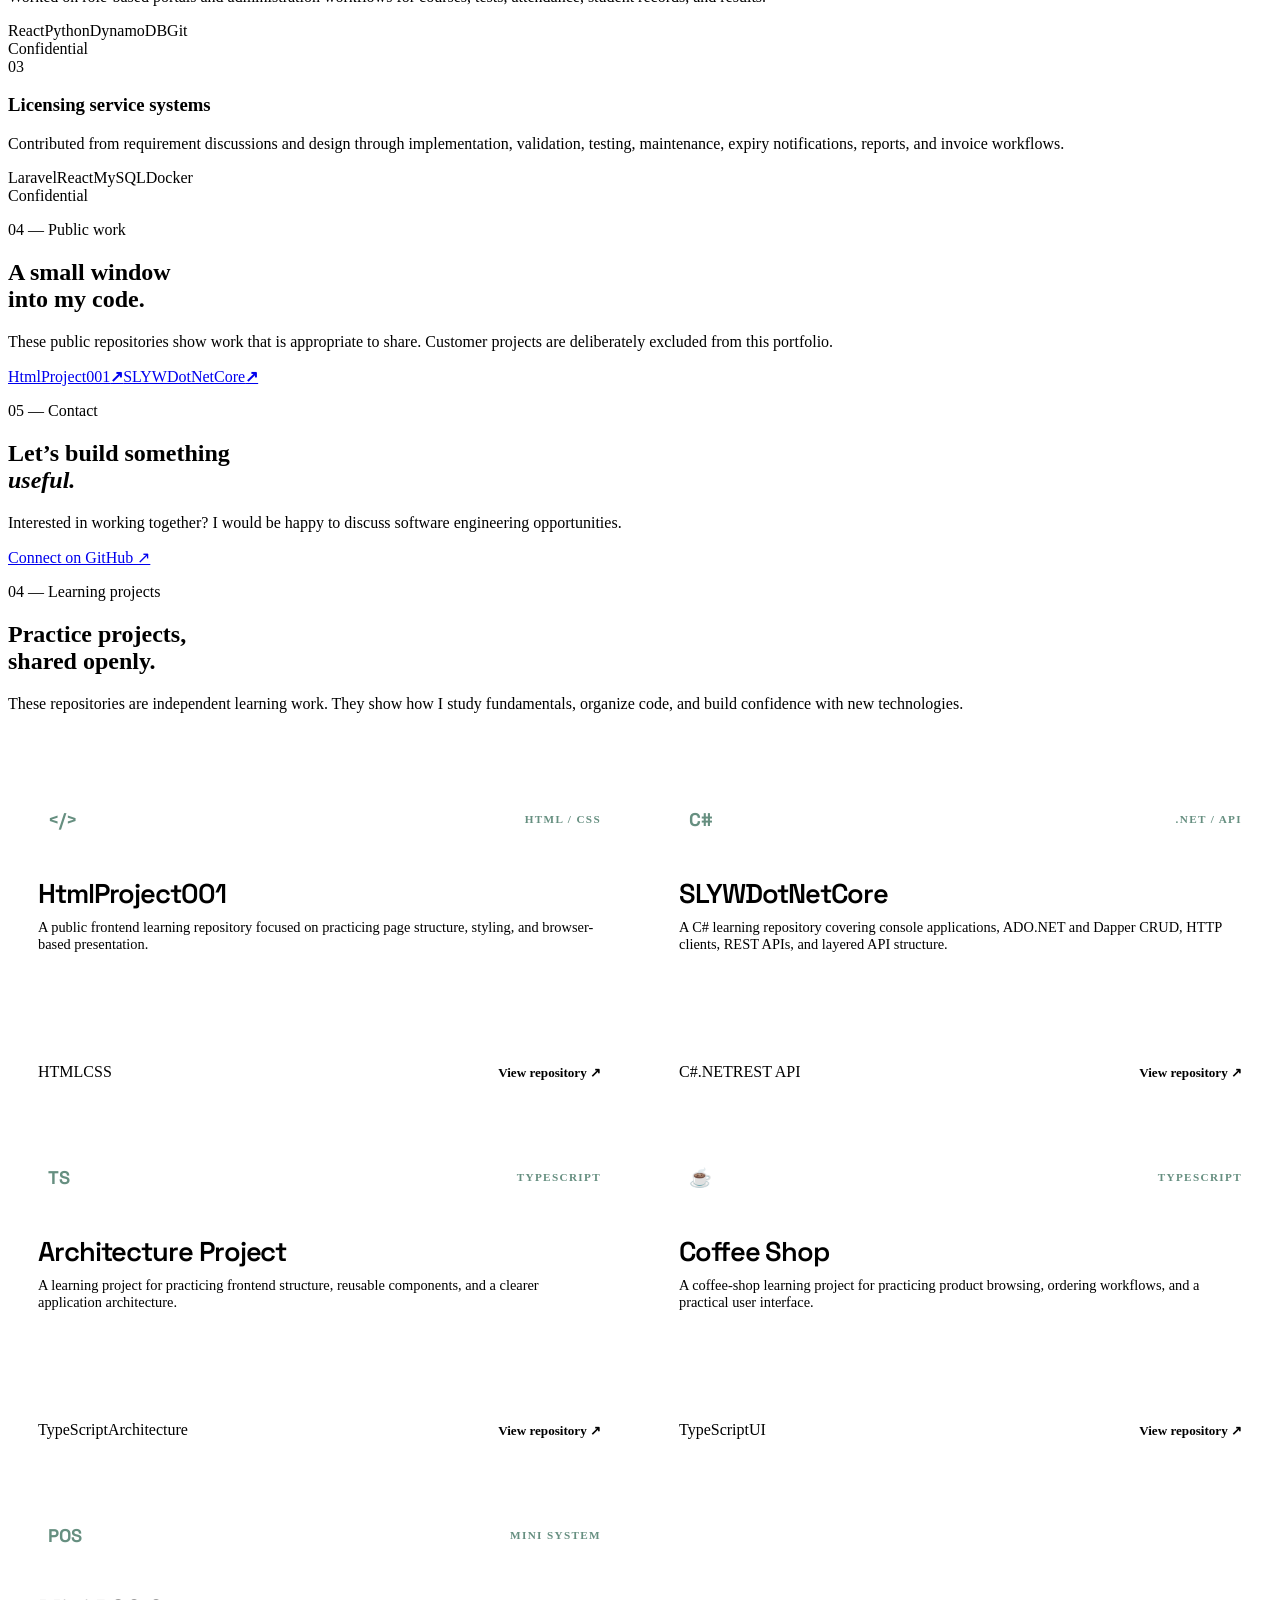
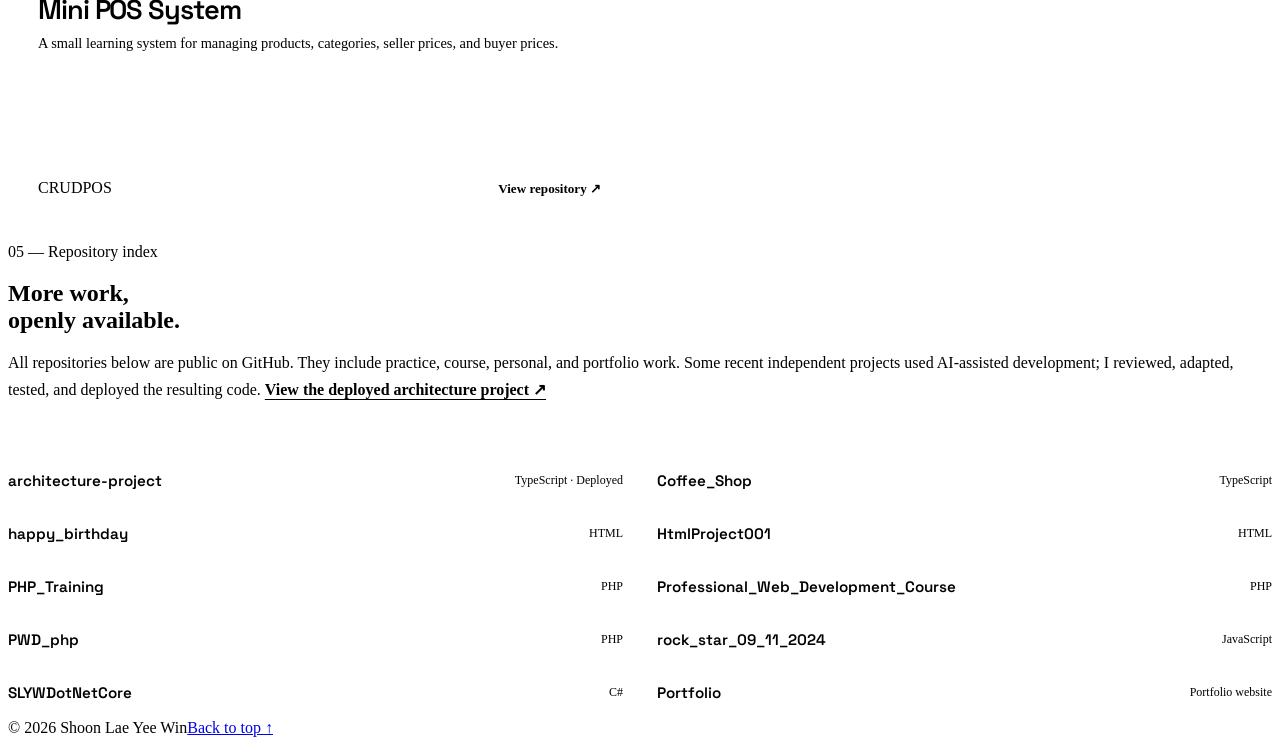
==== commit d587940b: "Add all public repositories and deployed project link" ====
--- a/index.html
+++ b/index.html
@@ -83,6 +83,18 @@
           <article class="learning-card"><div class="learning-top"><span class="learning-icon">POS</span><span class="learning-type">Mini system</span></div><h3>Mini POS System</h3><p>A small learning system for managing products, categories, seller prices, and buyer prices.</p><div class="learning-footer"><div class="tags"><span>CRUD</span><span>POS</span></div><a href="https://github.com/Shoon-Lae-Yee-Win/mini_pos_system" target="_blank" rel="noreferrer">View repository ↗</a></div></article>
         </div>
       </section>
+      <section class="section section-tinted repository-index"><div class="container"><p class="section-kicker">05 — Repository index</p><div class="experience-heading"><h2 class="section-title">More work,<br /><span>openly available.</span></h2><p>All repositories below are public on GitHub. They include practice, course, personal, and portfolio work. Some recent independent projects used AI-assisted development; I reviewed, adapted, tested, and deployed the resulting code. <a class="inline-link" href="https://architech.cineversemm.com/" target="_blank" rel="noreferrer">View the deployed architecture project ↗</a></p></div><div class="repo-index-grid">
+        <a href="https://github.com/Shoon-Lae-Yee-Win/architecture-project" target="_blank" rel="noreferrer"><strong>architecture-project</strong><span>TypeScript · Deployed</span></a>
+        <a href="https://github.com/Shoon-Lae-Yee-Win/Coffee_Shop" target="_blank" rel="noreferrer"><strong>Coffee_Shop</strong><span>TypeScript</span></a>
+        <a href="https://github.com/Shoon-Lae-Yee-Win/happy_birthday" target="_blank" rel="noreferrer"><strong>happy_birthday</strong><span>HTML</span></a>
+        <a href="https://github.com/Shoon-Lae-Yee-Win/HtmlProject001" target="_blank" rel="noreferrer"><strong>HtmlProject001</strong><span>HTML</span></a>
+        <a href="https://github.com/Shoon-Lae-Yee-Win/PHP_Training" target="_blank" rel="noreferrer"><strong>PHP_Training</strong><span>PHP</span></a>
+        <a href="https://github.com/Shoon-Lae-Yee-Win/Professional_Web_Development_Course" target="_blank" rel="noreferrer"><strong>Professional_Web_Development_Course</strong><span>PHP</span></a>
+        <a href="https://github.com/Shoon-Lae-Yee-Win/PWD_php" target="_blank" rel="noreferrer"><strong>PWD_php</strong><span>PHP</span></a>
+        <a href="https://github.com/Shoon-Lae-Yee-Win/rock_star_09_11_2024" target="_blank" rel="noreferrer"><strong>rock_star_09_11_2024</strong><span>JavaScript</span></a>
+        <a href="https://github.com/Shoon-Lae-Yee-Win/SLYWDotNetCore" target="_blank" rel="noreferrer"><strong>SLYWDotNetCore</strong><span>C#</span></a>
+        <a href="https://github.com/Shoon-Lae-Yee-Win/Portfolio" target="_blank" rel="noreferrer"><strong>Portfolio</strong><span>Portfolio website</span></a>
+      </div></div></section>
     </main>
 
     <footer class="footer container"><span>© 2026 Shoon Lae Yee Win</span><a href="#top">Back to top ↑</a></footer>
--- a/styles.css
+++ b/styles.css
@@ -1 +1,3 @@
 .learning-grid{display:grid;grid-template-columns:repeat(2,1fr);gap:18px;margin-top:58px}.learning-card{background:var(--paper);border:1px solid var(--line);padding:30px;min-height:280px;display:flex;flex-direction:column;position:relative;overflow:hidden;transition:transform .25s ease,box-shadow .25s ease,border-color .25s ease}.learning-card::before{content:"";height:4px;background:var(--mint);position:absolute;left:0;right:0;top:0}.learning-card:hover{transform:translateY(-6px);border-color:#a8cfc0;box-shadow:0 18px 35px rgba(25,59,54,.09)}.learning-top{display:flex;align-items:center;justify-content:space-between;color:#668f80}.learning-icon{font:700 1.15rem "Space Grotesk",sans-serif;color:var(--dark);background:var(--mint);padding:7px 10px;border-radius:5px}.learning-type{font-size:.7rem;letter-spacing:.12em;text-transform:uppercase;font-weight:700}.learning-card h3{font:600 1.7rem "Space Grotesk",sans-serif;letter-spacing:-.04em;margin:38px 0 8px}.learning-card p{color:var(--muted);font-size:.9rem;margin:0}.learning-footer{display:flex;justify-content:space-between;align-items:end;gap:12px;margin-top:auto;padding-top:28px}.learning-footer a{color:var(--dark);font-size:.82rem;font-weight:700;text-decoration:none;white-space:nowrap}.learning-footer a:hover{color:#b27657}.availability-pill{position:absolute;right:28px;top:28px;display:inline-flex;align-items:center;gap:7px;color:#d9f2e6;border:1px solid rgba(185,226,210,.35);border-radius:99px;padding:5px 9px;font-size:.65rem;letter-spacing:.08em;text-transform:uppercase}.availability-pill i{width:6px;height:6px;border-radius:50%;background:var(--mint);box-shadow:0 0 0 4px rgba(185,226,210,.15)}.hero-card:hover{box-shadow:24px 24px 0 rgba(185,226,210,.42);transform:translate(-2px,-2px);transition:transform .25s ease,box-shadow .25s ease}.experience-item{transition:padding-left .2s ease}.experience-item:hover{padding-left:10px}.button{transition:transform .2s ease,box-shadow .2s ease}.button:hover{transform:translateY(-2px);box-shadow:0 8px 18px rgba(25,59,54,.12)}@media(max-width:800px){.learning-grid{grid-template-columns:1fr}.availability-pill{position:static;margin-top:16px;width:max-content}.hero-card h2{margin-top:45px}}@media(max-width:480px){.learning-footer{align-items:start;flex-direction:column}}
+.repo-index-grid{display:grid;grid-template-columns:repeat(2,1fr);gap:0 34px;margin-top:55px;border-top:1px solid var(--line)}.repo-index-grid a{display:flex;justify-content:space-between;align-items:center;gap:18px;padding:17px 0;border-bottom:1px solid var(--line);color:var(--dark);text-decoration:none}.repo-index-grid a:hover strong{color:#b27657}.repo-index-grid strong{font:600 .95rem "Space Grotesk",sans-serif;overflow-wrap:anywhere}.repo-index-grid span{color:var(--muted);font-size:.75rem;white-space:nowrap}.repo-index-grid u{text-decoration:none;color:#668f80;font-weight:700}@media(max-width:800px){.repo-index-grid{grid-template-columns:1fr}}@media(max-width:480px){.repo-index-grid a{align-items:flex-start;flex-direction:column;gap:2px}}
+.inline-link{display:inline-block;margin-top:8px;color:var(--dark);font-weight:700;text-decoration:underline;text-decoration-color:var(--mint);text-underline-offset:4px}.inline-link:hover{color:#b27657}
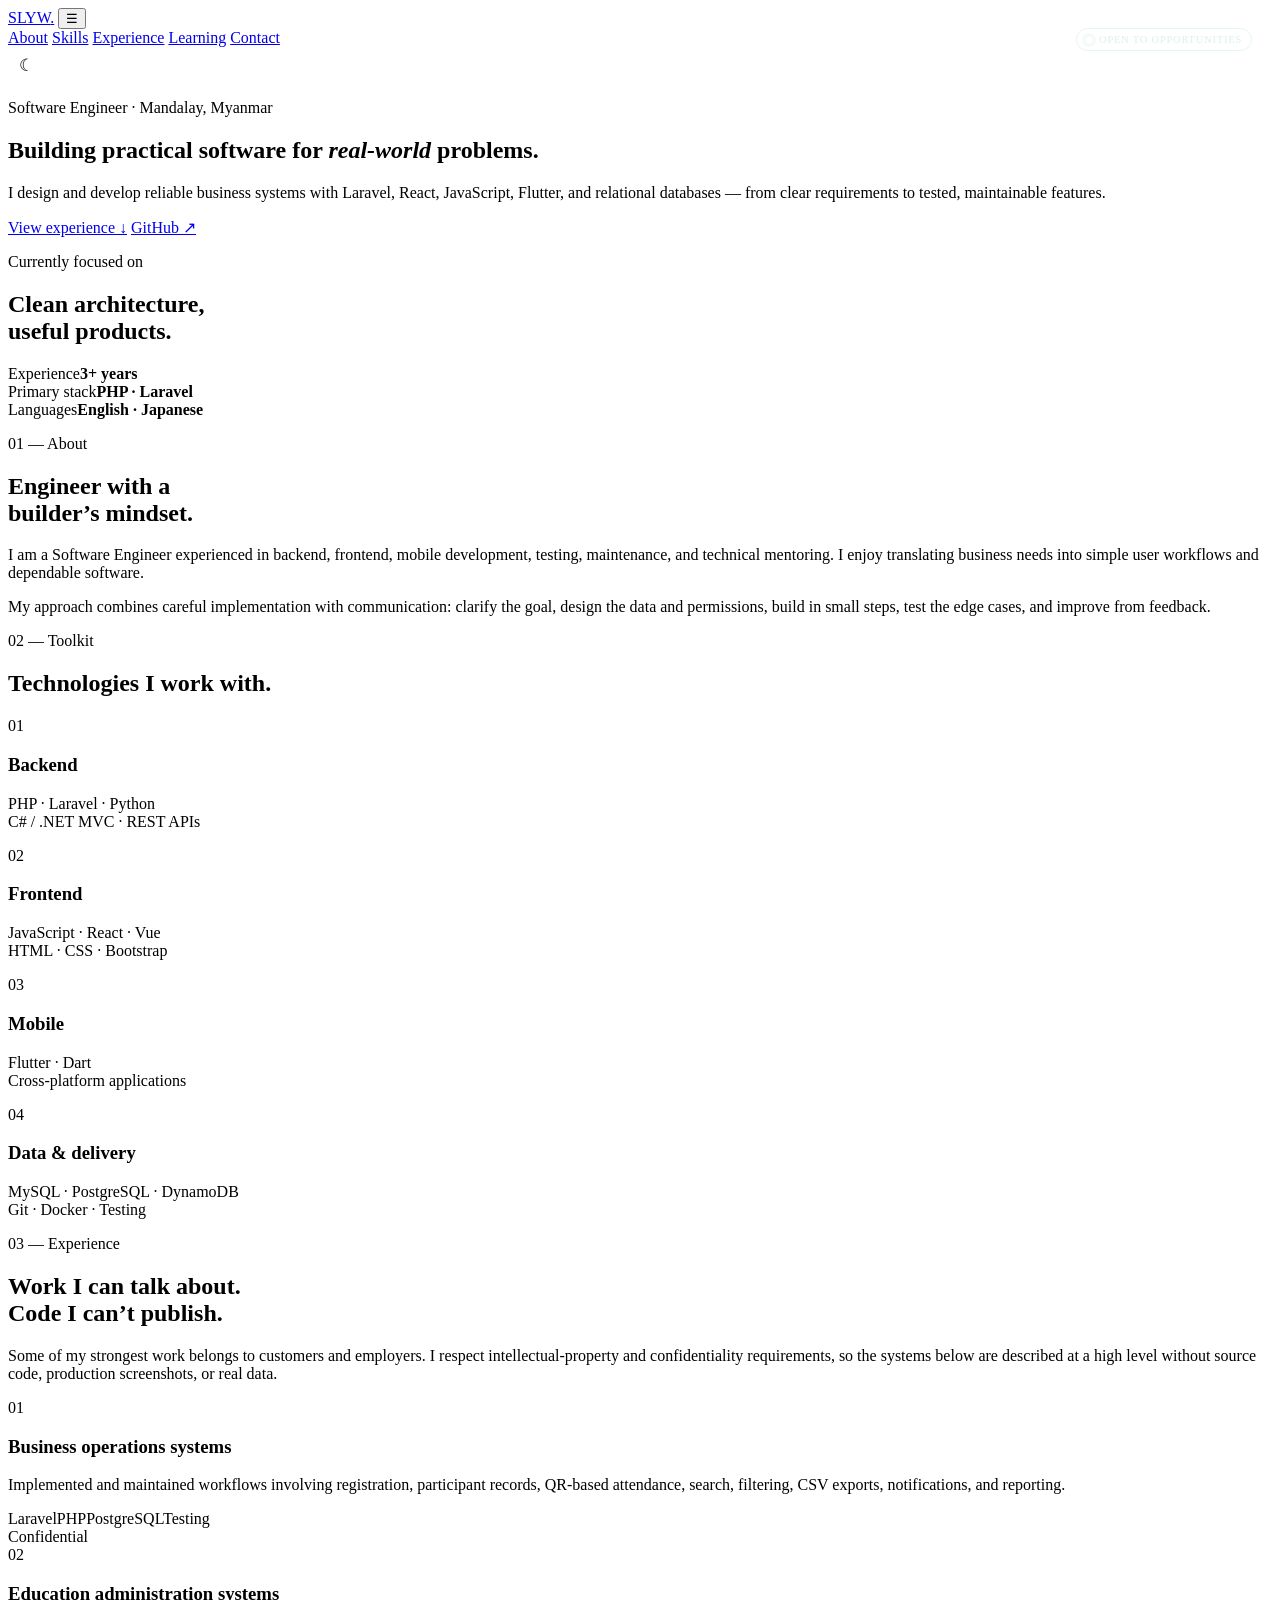
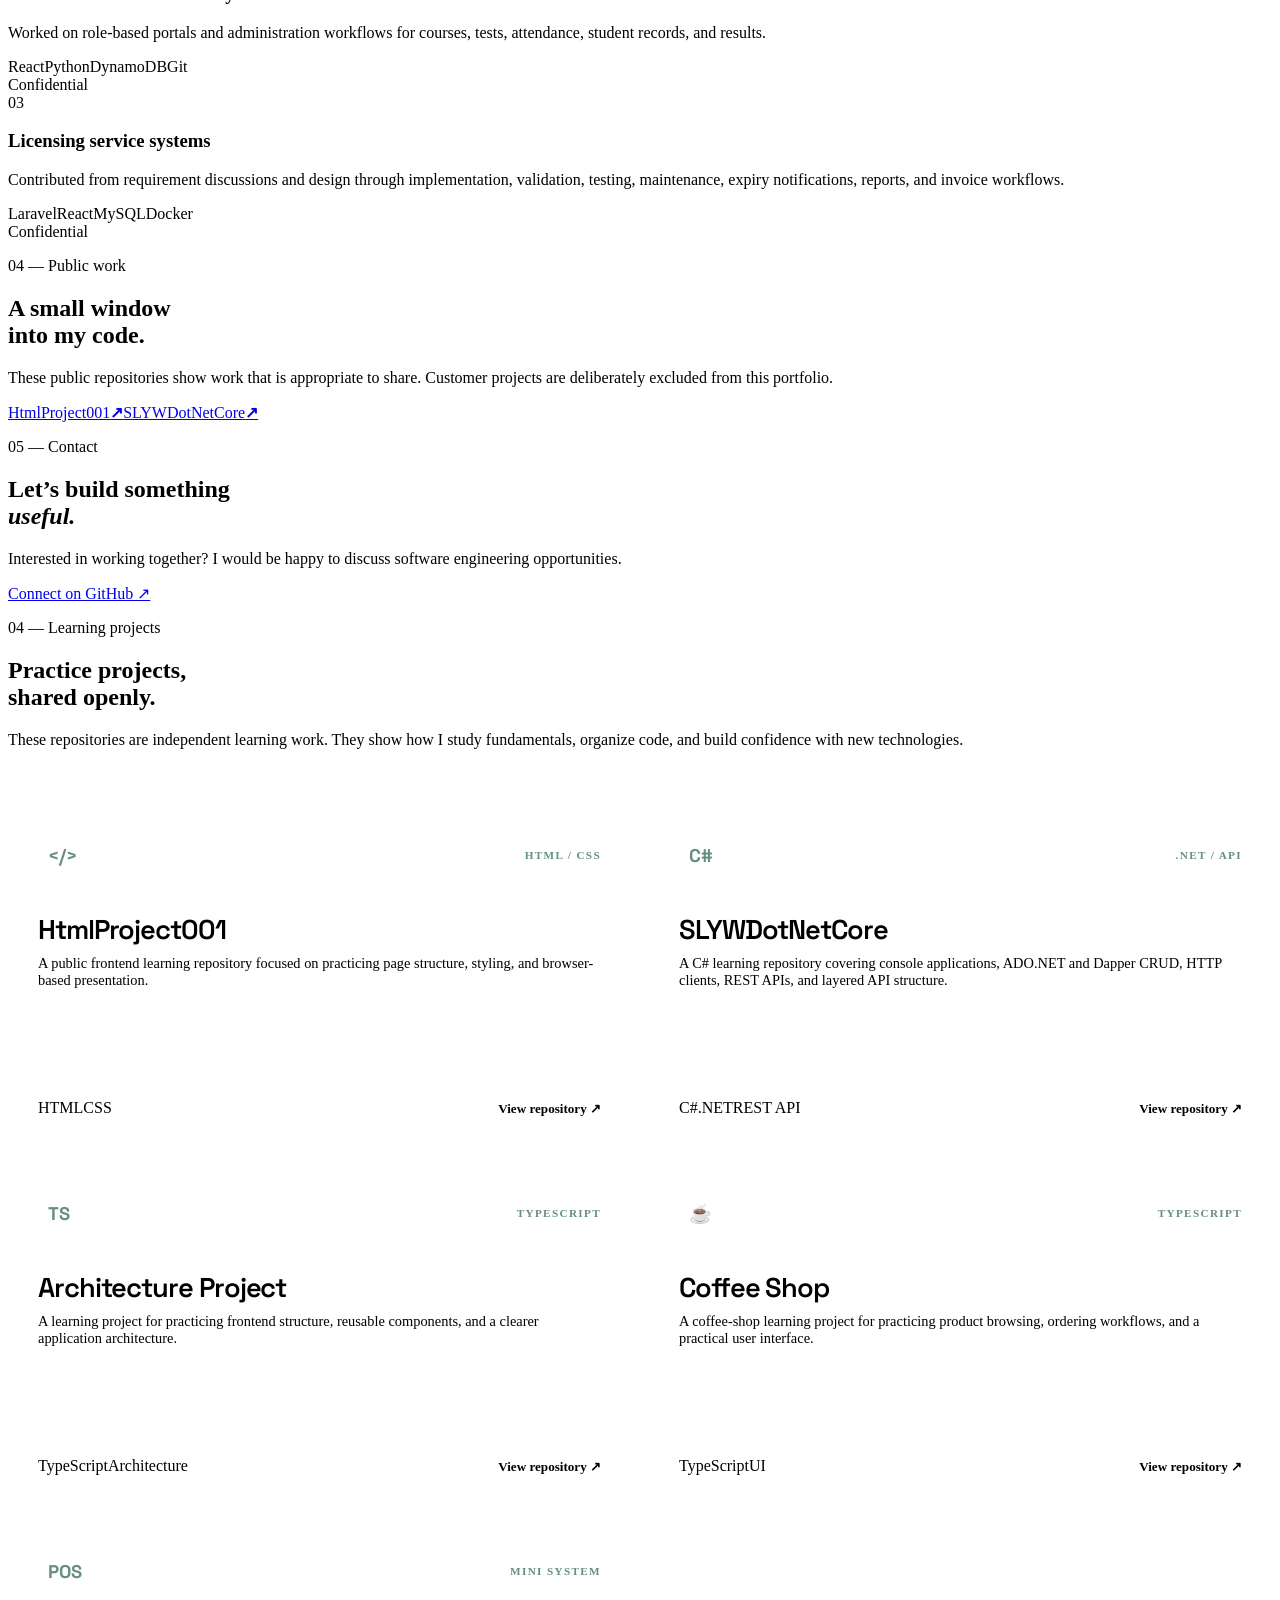
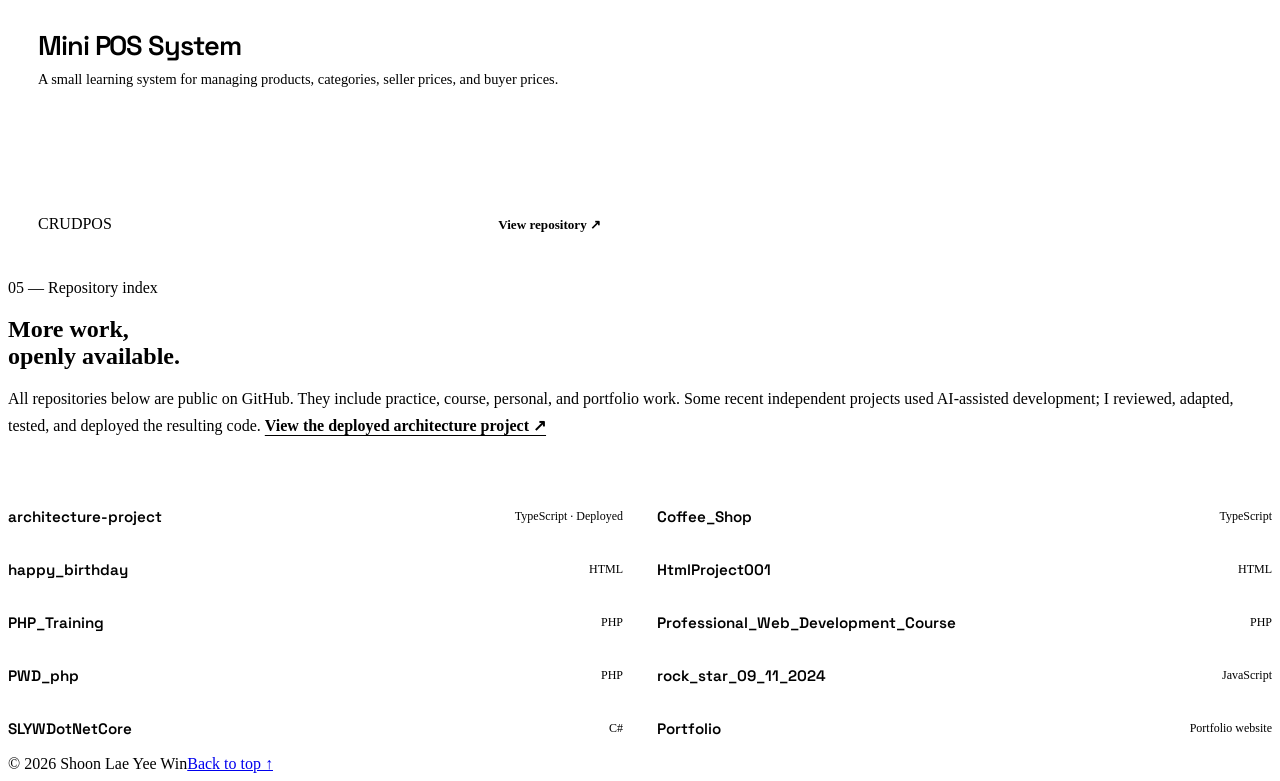
==== commit 63f6f1eb: "Add theme toggle and interactive UI polish" ====
--- a/index.html
+++ b/index.html
@@ -22,6 +22,7 @@
           <a href="#learning">Learning</a>
           <a href="#contact">Contact</a>
         </div>
+        <button class="theme-toggle" type="button" aria-label="Switch to dark theme" title="Toggle theme"><span>☾</span></button>
       </nav>
     </header>
 
--- a/styles.css
+++ b/styles.css
@@ -1,3 +1,4 @@
 .learning-grid{display:grid;grid-template-columns:repeat(2,1fr);gap:18px;margin-top:58px}.learning-card{background:var(--paper);border:1px solid var(--line);padding:30px;min-height:280px;display:flex;flex-direction:column;position:relative;overflow:hidden;transition:transform .25s ease,box-shadow .25s ease,border-color .25s ease}.learning-card::before{content:"";height:4px;background:var(--mint);position:absolute;left:0;right:0;top:0}.learning-card:hover{transform:translateY(-6px);border-color:#a8cfc0;box-shadow:0 18px 35px rgba(25,59,54,.09)}.learning-top{display:flex;align-items:center;justify-content:space-between;color:#668f80}.learning-icon{font:700 1.15rem "Space Grotesk",sans-serif;color:var(--dark);background:var(--mint);padding:7px 10px;border-radius:5px}.learning-type{font-size:.7rem;letter-spacing:.12em;text-transform:uppercase;font-weight:700}.learning-card h3{font:600 1.7rem "Space Grotesk",sans-serif;letter-spacing:-.04em;margin:38px 0 8px}.learning-card p{color:var(--muted);font-size:.9rem;margin:0}.learning-footer{display:flex;justify-content:space-between;align-items:end;gap:12px;margin-top:auto;padding-top:28px}.learning-footer a{color:var(--dark);font-size:.82rem;font-weight:700;text-decoration:none;white-space:nowrap}.learning-footer a:hover{color:#b27657}.availability-pill{position:absolute;right:28px;top:28px;display:inline-flex;align-items:center;gap:7px;color:#d9f2e6;border:1px solid rgba(185,226,210,.35);border-radius:99px;padding:5px 9px;font-size:.65rem;letter-spacing:.08em;text-transform:uppercase}.availability-pill i{width:6px;height:6px;border-radius:50%;background:var(--mint);box-shadow:0 0 0 4px rgba(185,226,210,.15)}.hero-card:hover{box-shadow:24px 24px 0 rgba(185,226,210,.42);transform:translate(-2px,-2px);transition:transform .25s ease,box-shadow .25s ease}.experience-item{transition:padding-left .2s ease}.experience-item:hover{padding-left:10px}.button{transition:transform .2s ease,box-shadow .2s ease}.button:hover{transform:translateY(-2px);box-shadow:0 8px 18px rgba(25,59,54,.12)}@media(max-width:800px){.learning-grid{grid-template-columns:1fr}.availability-pill{position:static;margin-top:16px;width:max-content}.hero-card h2{margin-top:45px}}@media(max-width:480px){.learning-footer{align-items:start;flex-direction:column}}
 .repo-index-grid{display:grid;grid-template-columns:repeat(2,1fr);gap:0 34px;margin-top:55px;border-top:1px solid var(--line)}.repo-index-grid a{display:flex;justify-content:space-between;align-items:center;gap:18px;padding:17px 0;border-bottom:1px solid var(--line);color:var(--dark);text-decoration:none}.repo-index-grid a:hover strong{color:#b27657}.repo-index-grid strong{font:600 .95rem "Space Grotesk",sans-serif;overflow-wrap:anywhere}.repo-index-grid span{color:var(--muted);font-size:.75rem;white-space:nowrap}.repo-index-grid u{text-decoration:none;color:#668f80;font-weight:700}@media(max-width:800px){.repo-index-grid{grid-template-columns:1fr}}@media(max-width:480px){.repo-index-grid a{align-items:flex-start;flex-direction:column;gap:2px}}
 .inline-link{display:inline-block;margin-top:8px;color:var(--dark);font-weight:700;text-decoration:underline;text-decoration-color:var(--mint);text-underline-offset:4px}.inline-link:hover{color:#b27657}
+.theme-toggle{width:36px;height:36px;border:1px solid var(--line);border-radius:50%;background:transparent;color:var(--dark);cursor:pointer;font-size:1.05rem;display:grid;place-items:center;transition:background .2s ease,transform .2s ease}.theme-toggle:hover{background:var(--cream);transform:rotate(-12deg)}body.dark{--ink:#ecf2ee;--muted:#a8b7b0;--paper:#14211f;--cream:#1a2d2a;--line:#304541}body.dark .site-header{background:rgba(20,33,31,.92);border-color:#304541}body.dark .button-secondary,body.dark .repo-links a,body.dark .repo-index-grid a,body.dark .learning-footer a,body.dark .inline-link{color:var(--ink)}body.dark .skill-card,body.dark .learning-card{background:#1b2c29}body.dark .theme-toggle:hover{background:var(--cream)}body.dark .theme-toggle span{transform:rotate(180deg)}@media(max-width:800px){.theme-toggle{margin-left:auto;margin-right:12px}}
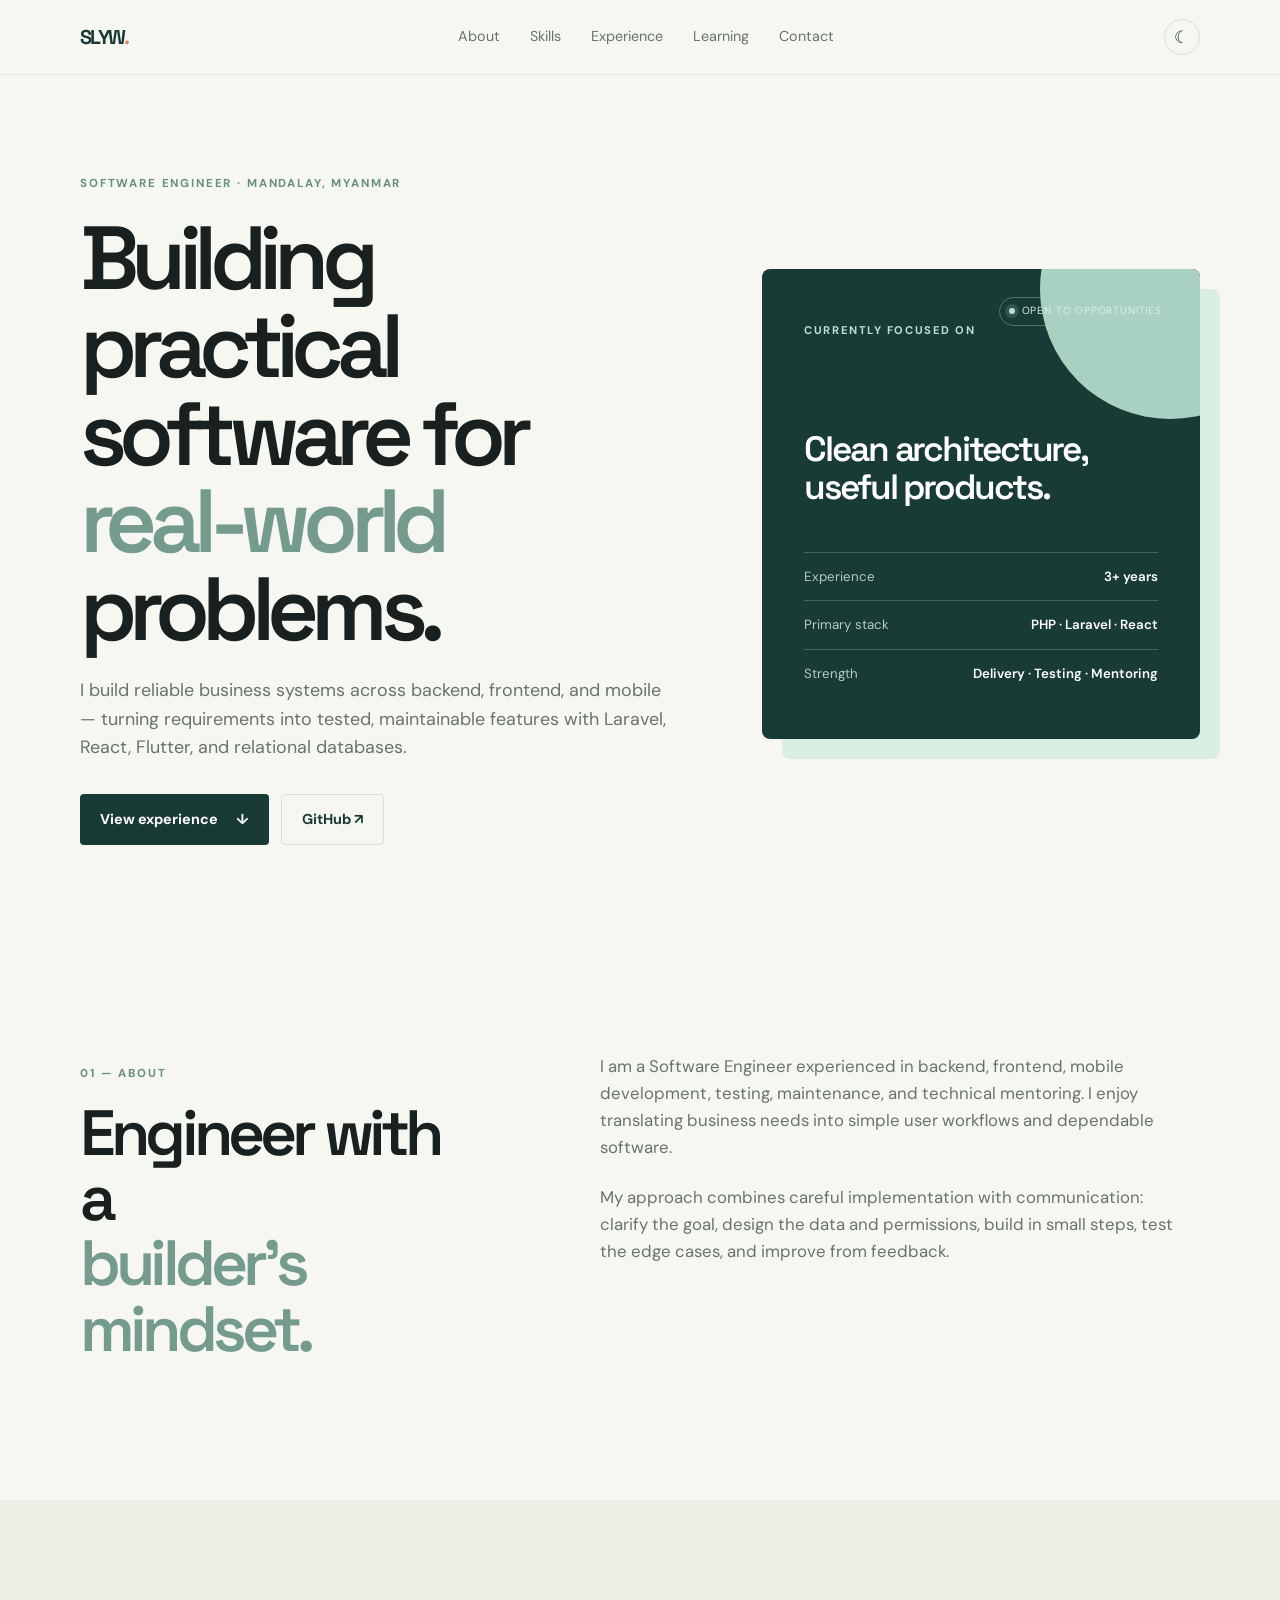
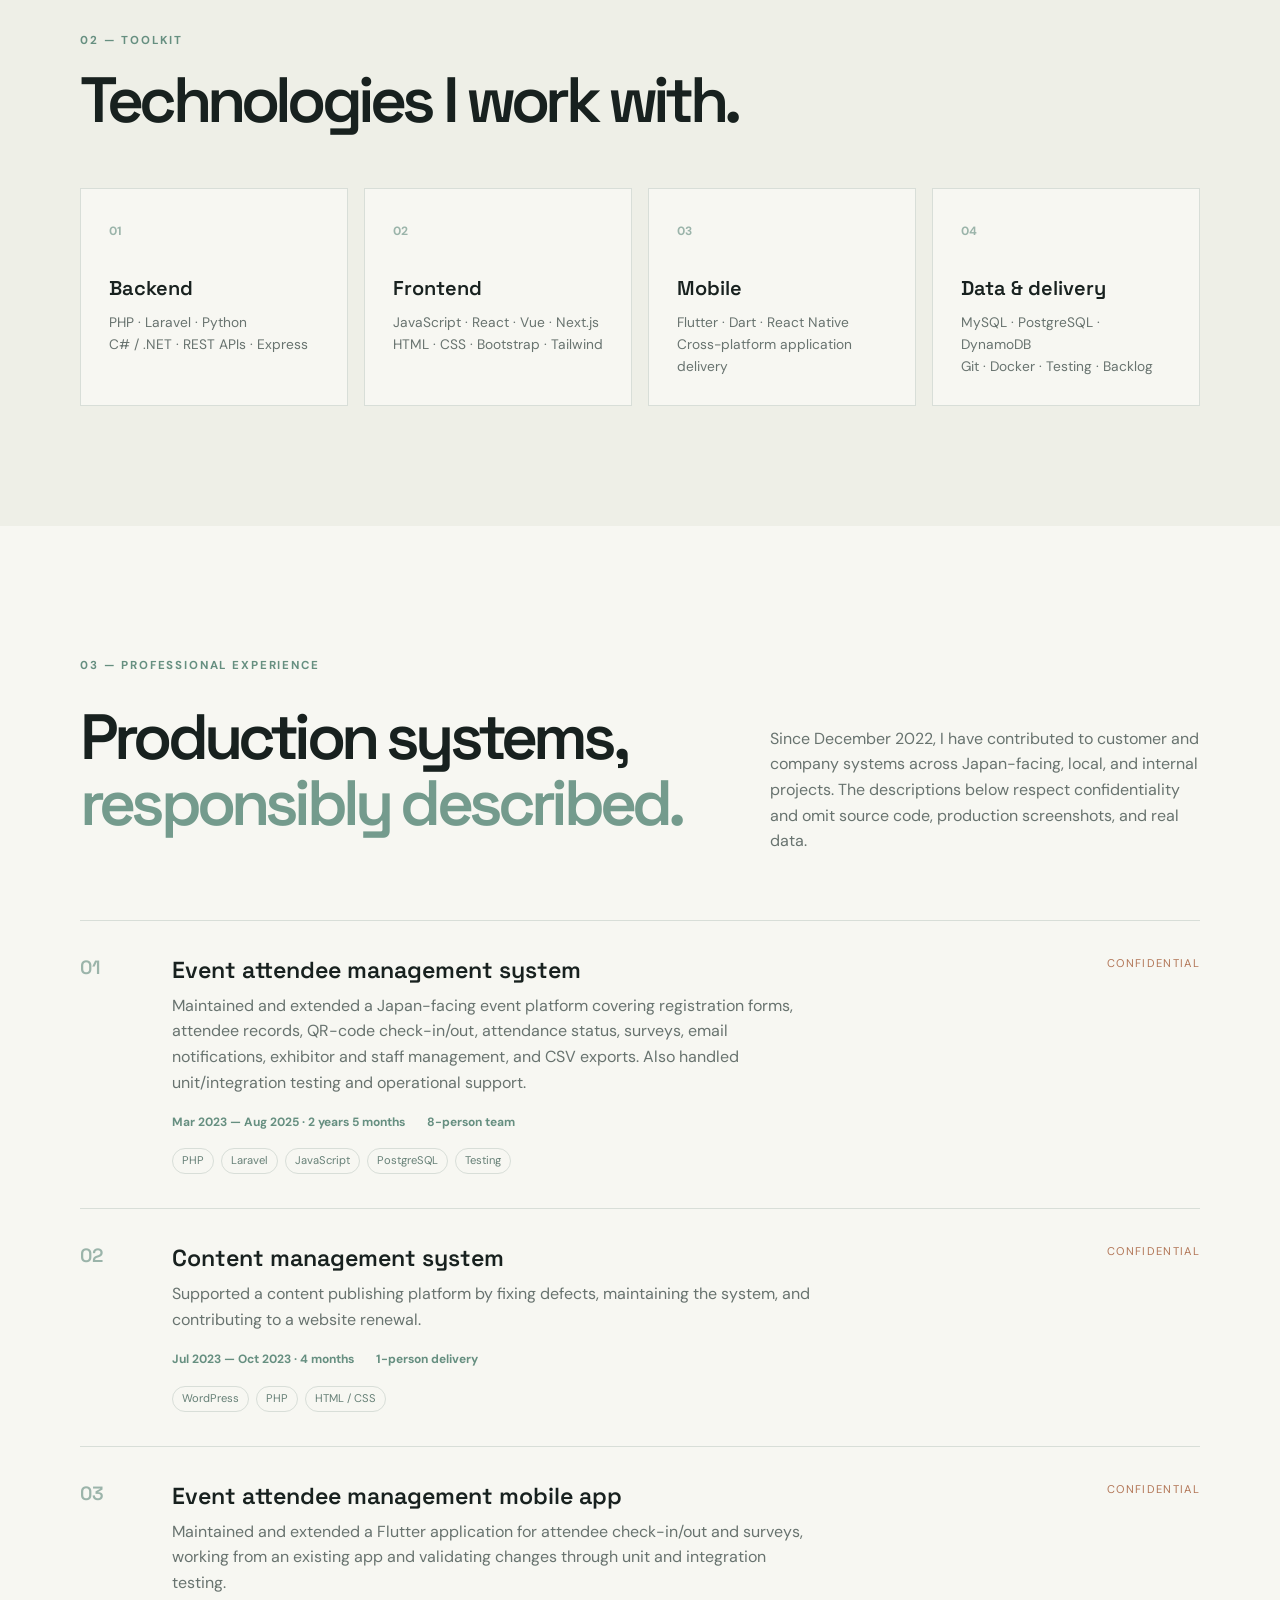
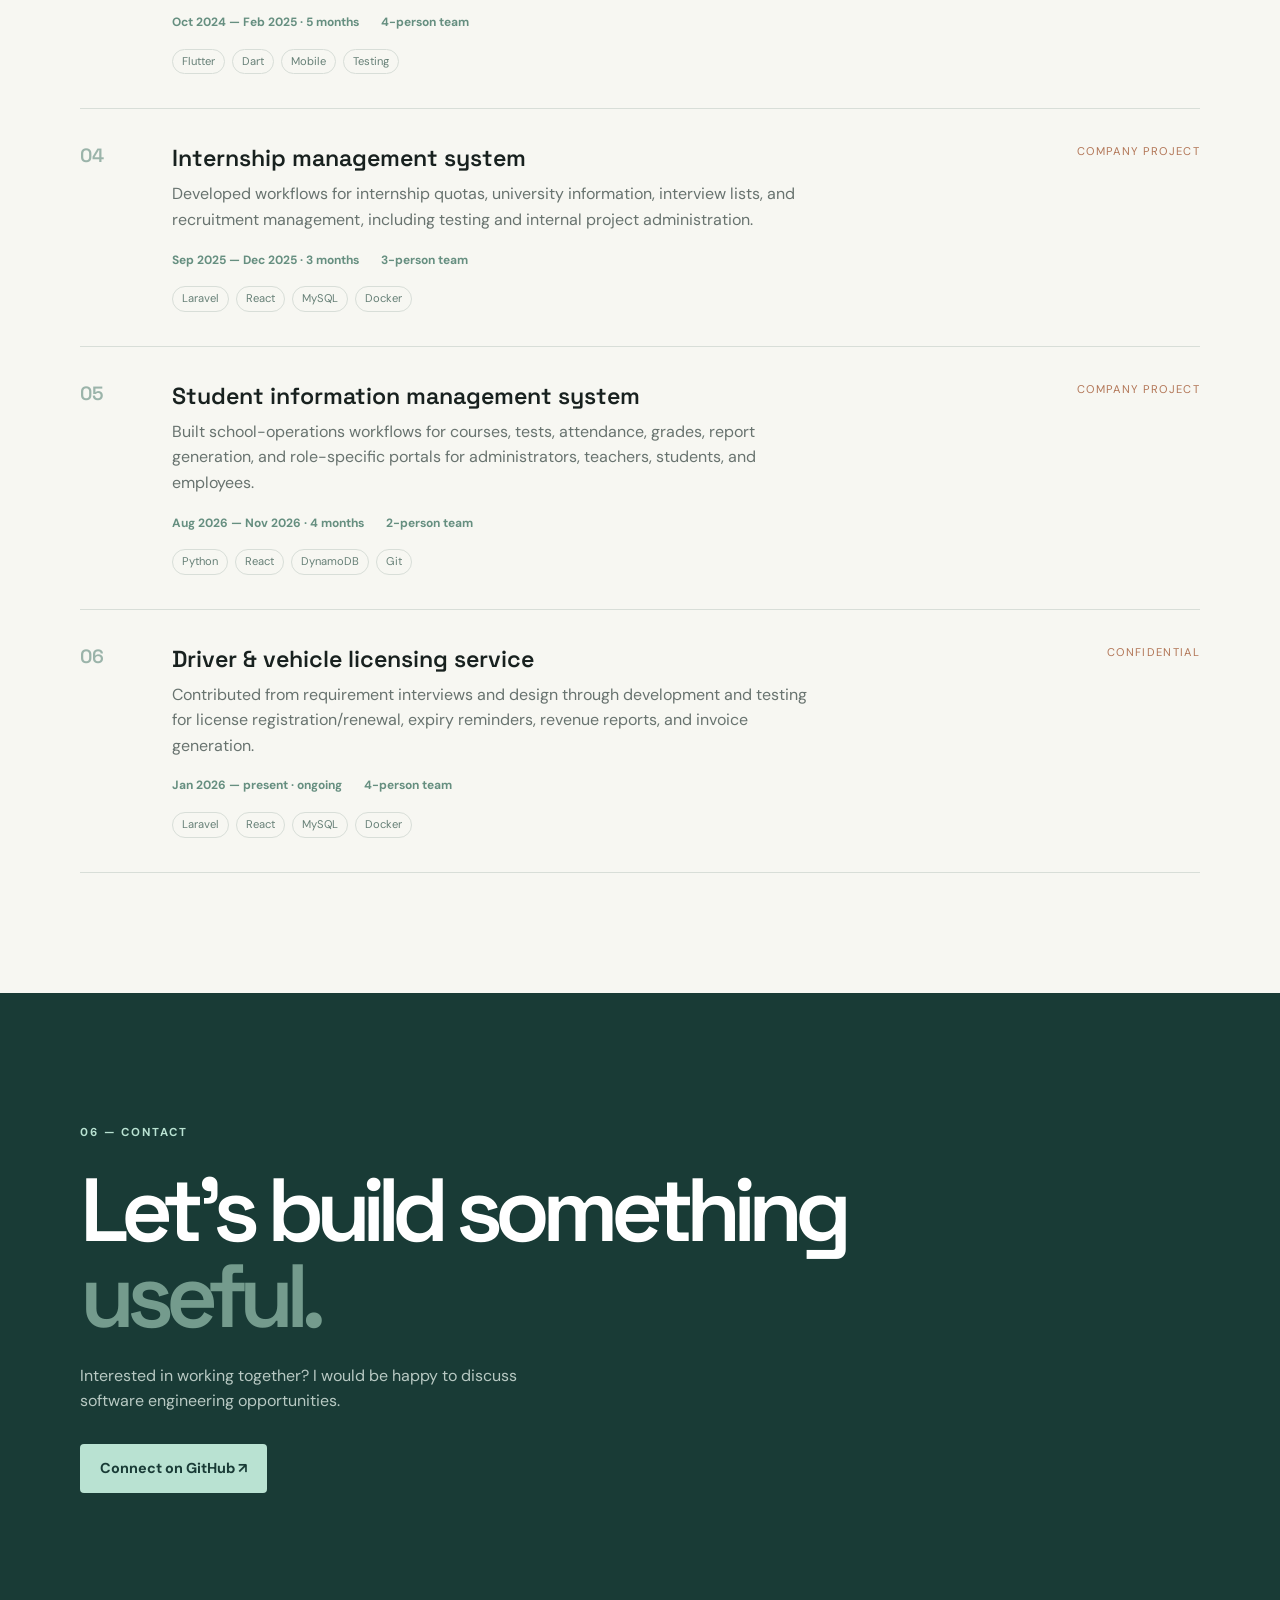
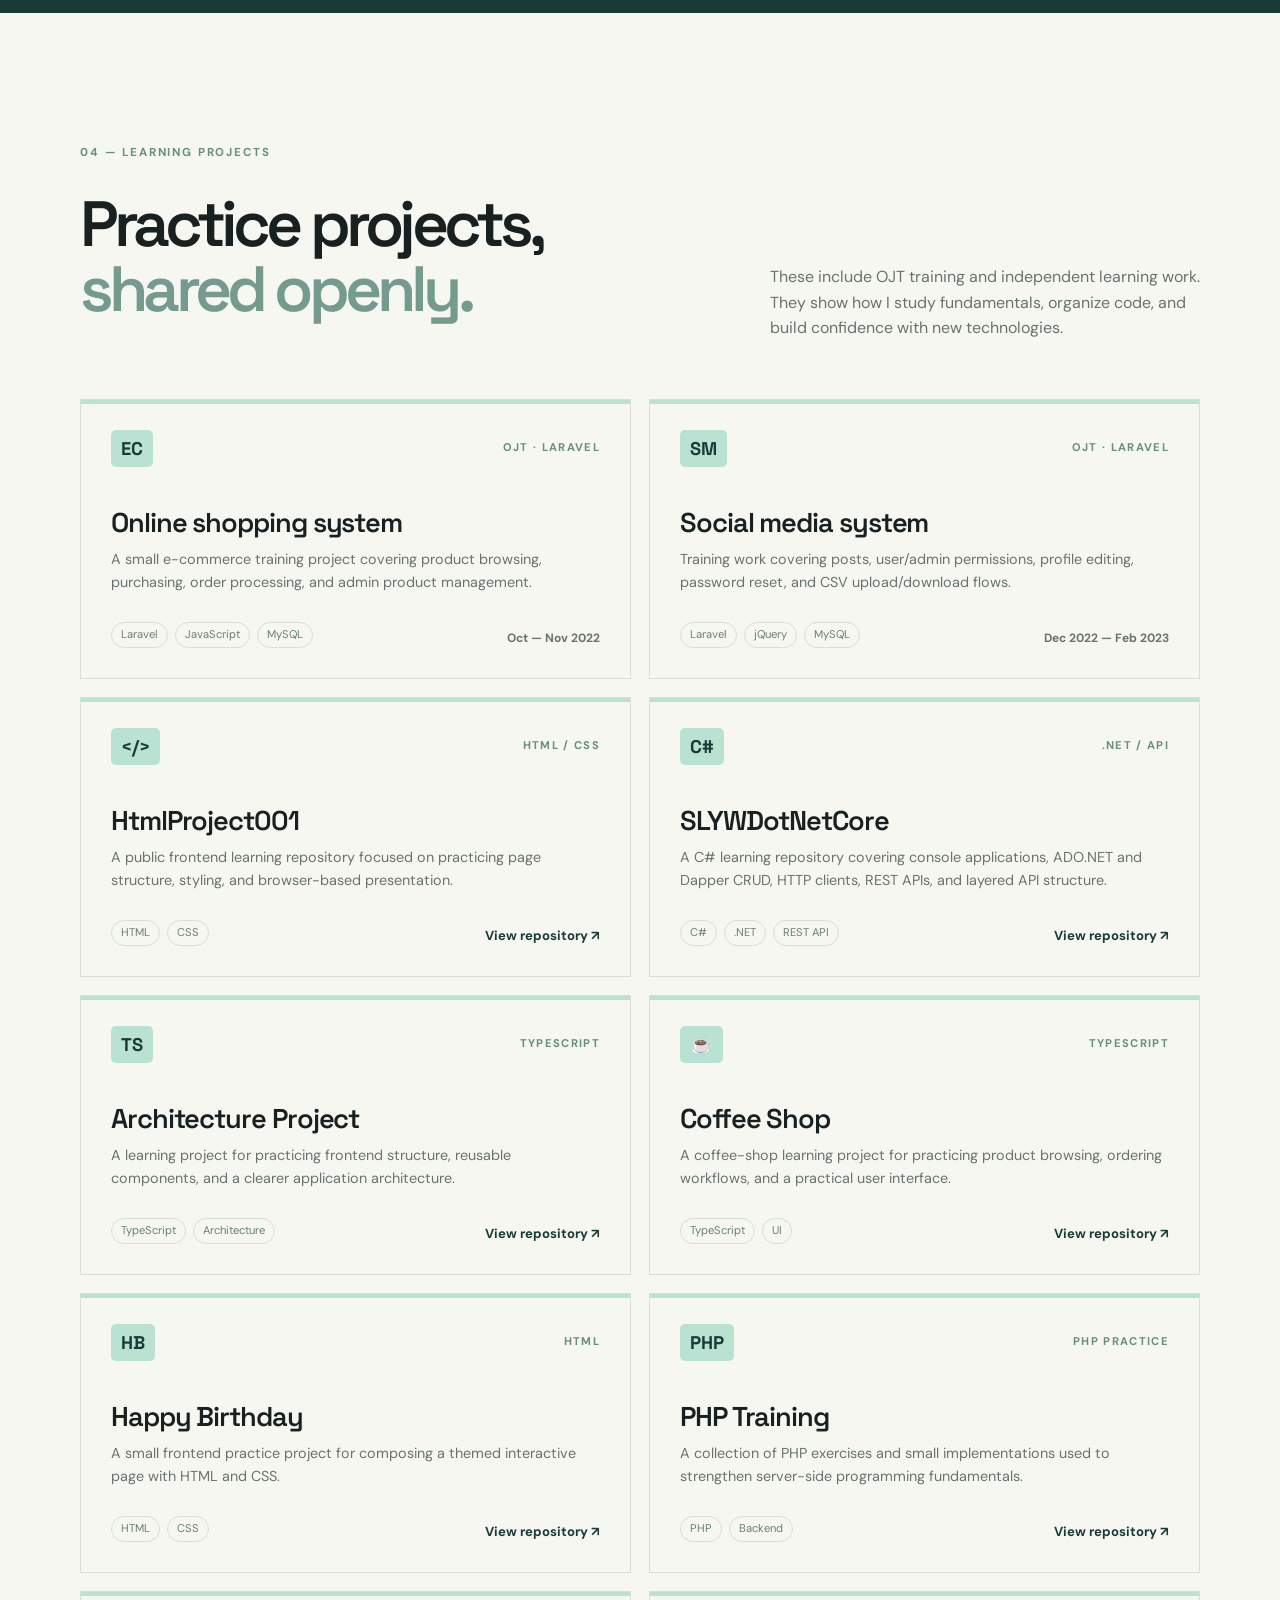
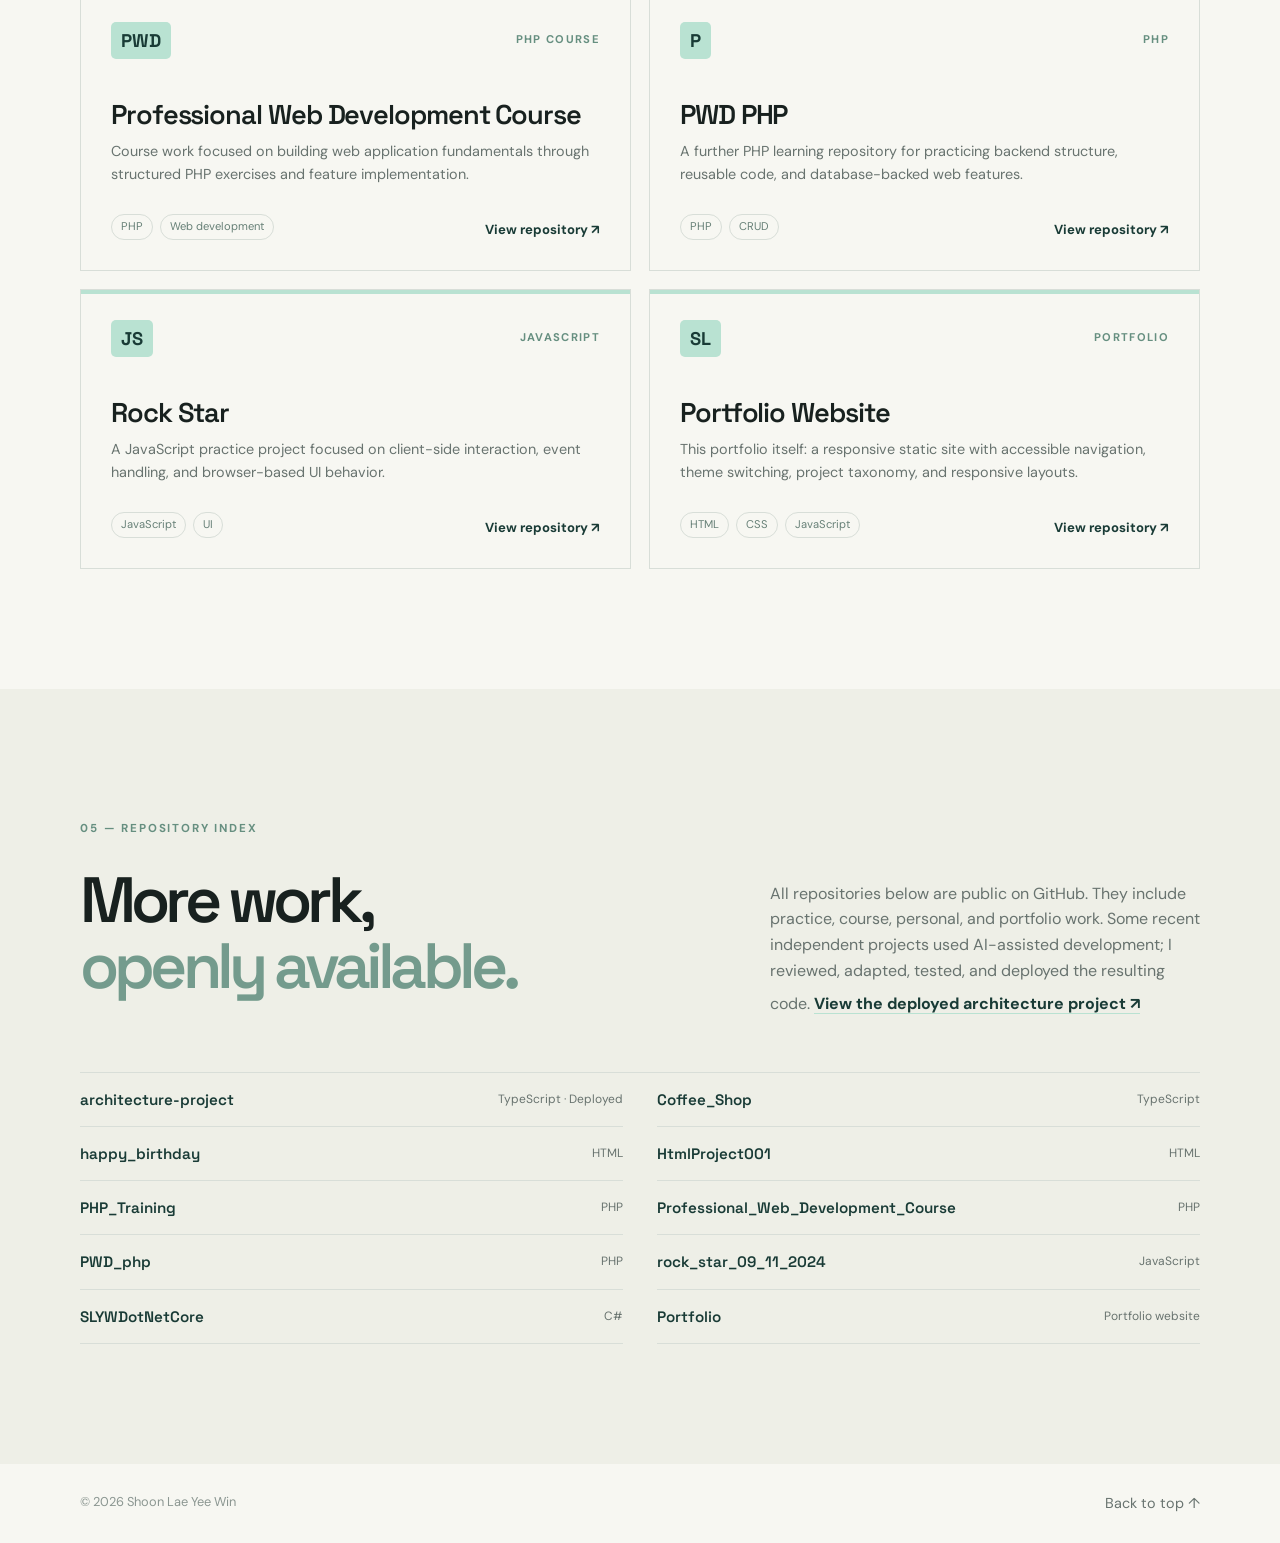
==== commit 1699aec2: "modify-portfolio" ====
--- a/index.html
+++ b/index.html
@@ -4,6 +4,9 @@
     <meta charset="UTF-8" />
     <meta name="viewport" content="width=device-width, initial-scale=1.0" />
     <meta name="description" content="Shoon Lae Yee Win — Software Engineer portfolio" />
+    <meta name="theme-color" content="#193b36" />
+    <meta property="og:title" content="Shoon Lae Yee Win | Software Engineer" />
+    <meta property="og:description" content="Software engineering portfolio featuring public learning projects and technical experience." />
     <title>Shoon Lae Yee Win | Software Engineer</title>
     <link rel="preconnect" href="https://fonts.googleapis.com" />
     <link rel="preconnect" href="https://fonts.gstatic.com" crossorigin />
@@ -11,6 +14,7 @@
     <link rel="stylesheet" href="styles.css" />
   </head>
   <body>
+    <a class="skip-link" href="#content">Skip to content</a>
     <header class="site-header">
       <nav class="nav container" aria-label="Main navigation">
         <a class="brand" href="#top">SLYW<span>.</span></a>
@@ -26,12 +30,12 @@
       </nav>
     </header>
 
-    <main id="top">
+    <main id="top" tabindex="-1">
       <section class="hero container">
         <div class="hero-copy">
           <p class="eyebrow">Software Engineer · Mandalay, Myanmar</p>
           <h1>Building practical software for <em>real-world</em> problems.</h1>
-          <p class="hero-text">I design and develop reliable business systems with Laravel, React, JavaScript, Flutter, and relational databases — from clear requirements to tested, maintainable features.</p>
+          <p class="hero-text">I build reliable business systems across backend, frontend, and mobile — turning requirements into tested, maintainable features with Laravel, React, Flutter, and relational databases.</p>
           <div class="hero-actions">
             <a class="button button-primary" href="#experience">View experience <span>↓</span></a>
             <a class="button button-secondary" href="https://github.com/Shoon-Lae-Yee-Win" target="_blank" rel="noreferrer">GitHub ↗</a>
@@ -43,8 +47,8 @@
           <span class="availability-pill"><i></i> Open to opportunities</span>
           <h2>Clean architecture,<br />useful products.</h2>
           <div class="stat-row"><span>Experience</span><strong>3+ years</strong></div>
-          <div class="stat-row"><span>Primary stack</span><strong>PHP · Laravel</strong></div>
-          <div class="stat-row"><span>Languages</span><strong>English · Japanese</strong></div>
+            <div class="stat-row"><span>Primary stack</span><strong>PHP · Laravel · React</strong></div>
+            <div class="stat-row"><span>Strength</span><strong>Delivery · Testing · Mentoring</strong></div>
         </div>
       </section>
 
@@ -56,32 +60,41 @@
       <section id="skills" class="section section-tinted">
         <div class="container"><p class="section-kicker">02 — Toolkit</p><h2 class="section-title">Technologies I work with.</h2>
           <div class="skill-grid">
-            <div class="skill-card"><span class="skill-number">01</span><h3>Backend</h3><p>PHP · Laravel · Python<br />C# / .NET MVC · REST APIs</p></div>
-            <div class="skill-card"><span class="skill-number">02</span><h3>Frontend</h3><p>JavaScript · React · Vue<br />HTML · CSS · Bootstrap</p></div>
-            <div class="skill-card"><span class="skill-number">03</span><h3>Mobile</h3><p>Flutter · Dart<br />Cross-platform applications</p></div>
-            <div class="skill-card"><span class="skill-number">04</span><h3>Data & delivery</h3><p>MySQL · PostgreSQL · DynamoDB<br />Git · Docker · Testing</p></div>
+            <div class="skill-card"><span class="skill-number">01</span><h3>Backend</h3><p>PHP · Laravel · Python<br />C# / .NET · REST APIs · Express</p></div>
+            <div class="skill-card"><span class="skill-number">02</span><h3>Frontend</h3><p>JavaScript · React · Vue · Next.js<br />HTML · CSS · Bootstrap · Tailwind</p></div>
+            <div class="skill-card"><span class="skill-number">03</span><h3>Mobile</h3><p>Flutter · Dart · React Native<br />Cross-platform application delivery</p></div>
+            <div class="skill-card"><span class="skill-number">04</span><h3>Data & delivery</h3><p>MySQL · PostgreSQL · DynamoDB<br />Git · Docker · Testing · Backlog</p></div>
           </div>
         </div>
       </section>
 
-      <section id="experience" class="section container"><p class="section-kicker">03 — Experience</p><div class="experience-heading"><h2 class="section-title">Work I can talk about.<br /><span>Code I can’t publish.</span></h2><p>Some of my strongest work belongs to customers and employers. I respect intellectual-property and confidentiality requirements, so the systems below are described at a high level without source code, production screenshots, or real data.</p></div>
+      <section id="experience" class="section container"><p class="section-kicker">03 — Professional experience</p><div class="experience-heading"><h2 class="section-title">Production systems,<br /><span>responsibly described.</span></h2><p>Since December 2022, I have contributed to customer and company systems across Japan-facing, local, and internal projects. The descriptions below respect confidentiality and omit source code, production screenshots, and real data.</p></div>
         <div class="experience-list">
-          <article class="experience-item"><div class="experience-index">01</div><div><h3>Business operations systems</h3><p>Implemented and maintained workflows involving registration, participant records, QR-based attendance, search, filtering, CSV exports, notifications, and reporting.</p><div class="tags"><span>Laravel</span><span>PHP</span><span>PostgreSQL</span><span>Testing</span></div></div><span class="private-badge">Confidential</span></article>
-          <article class="experience-item"><div class="experience-index">02</div><div><h3>Education administration systems</h3><p>Worked on role-based portals and administration workflows for courses, tests, attendance, student records, and results.</p><div class="tags"><span>React</span><span>Python</span><span>DynamoDB</span><span>Git</span></div></div><span class="private-badge">Confidential</span></article>
-          <article class="experience-item"><div class="experience-index">03</div><div><h3>Licensing service systems</h3><p>Contributed from requirement discussions and design through implementation, validation, testing, maintenance, expiry notifications, reports, and invoice workflows.</p><div class="tags"><span>Laravel</span><span>React</span><span>MySQL</span><span>Docker</span></div></div><span class="private-badge">Confidential</span></article>
+          <article class="experience-item"><div class="experience-index">01</div><div><h3>Event attendee management system</h3><p>Maintained and extended a Japan-facing event platform covering registration forms, attendee records, QR-code check-in/out, attendance status, surveys, email notifications, exhibitor and staff management, and CSV exports. Also handled unit/integration testing and operational support.</p><div class="project-meta"><span>Mar 2023 — Aug 2025 · 2 years 5 months</span><span>8-person team</span></div><div class="tags"><span>PHP</span><span>Laravel</span><span>JavaScript</span><span>PostgreSQL</span><span>Testing</span></div></div><span class="private-badge">Confidential</span></article>
+          <article class="experience-item"><div class="experience-index">02</div><div><h3>Content management system</h3><p>Supported a content publishing platform by fixing defects, maintaining the system, and contributing to a website renewal.</p><div class="project-meta"><span>Jul 2023 — Oct 2023 · 4 months</span><span>1-person delivery</span></div><div class="tags"><span>WordPress</span><span>PHP</span><span>HTML / CSS</span></div></div><span class="private-badge">Confidential</span></article>
+          <article class="experience-item"><div class="experience-index">03</div><div><h3>Event attendee management mobile app</h3><p>Maintained and extended a Flutter application for attendee check-in/out and surveys, working from an existing app and validating changes through unit and integration testing.</p><div class="project-meta"><span>Oct 2024 — Feb 2025 · 5 months</span><span>4-person team</span></div><div class="tags"><span>Flutter</span><span>Dart</span><span>Mobile</span><span>Testing</span></div></div><span class="private-badge">Confidential</span></article>
+          <article class="experience-item"><div class="experience-index">04</div><div><h3>Internship management system</h3><p>Developed workflows for internship quotas, university information, interview lists, and recruitment management, including testing and internal project administration.</p><div class="project-meta"><span>Sep 2025 — Dec 2025 · 3 months</span><span>3-person team</span></div><div class="tags"><span>Laravel</span><span>React</span><span>MySQL</span><span>Docker</span></div></div><span class="private-badge">Company project</span></article>
+          <article class="experience-item"><div class="experience-index">05</div><div><h3>Student information management system</h3><p>Built school-operations workflows for courses, tests, attendance, grades, report generation, and role-specific portals for administrators, teachers, students, and employees.</p><div class="project-meta"><span>Aug 2026 — Nov 2026 · 4 months</span><span>2-person team</span></div><div class="tags"><span>Python</span><span>React</span><span>DynamoDB</span><span>Git</span></div></div><span class="private-badge">Company project</span></article>
+          <article class="experience-item"><div class="experience-index">06</div><div><h3>Driver & vehicle licensing service</h3><p>Contributed from requirement interviews and design through development and testing for license registration/renewal, expiry reminders, revenue reports, and invoice generation.</p><div class="project-meta"><span>Jan 2026 — present · ongoing</span><span>4-person team</span></div><div class="tags"><span>Laravel</span><span>React</span><span>MySQL</span><span>Docker</span></div></div><span class="private-badge">Confidential</span></article>
         </div>
       </section>
 
-      <section class="section section-tinted"><div class="container split-section"><div><p class="section-kicker">04 — Public work</p><h2 class="section-title">A small window<br /><span>into my code.</span></h2></div><div class="section-body"><p>These public repositories show work that is appropriate to share. Customer projects are deliberately excluded from this portfolio.</p><div class="repo-links"><a href="https://github.com/Shoon-Lae-Yee-Win/HtmlProject001" target="_blank" rel="noreferrer"><span>HtmlProject001</span><b>↗</b></a><a href="https://github.com/Shoon-Lae-Yee-Win/SLYWDotNetCore" target="_blank" rel="noreferrer"><span>SLYWDotNetCore</span><b>↗</b></a></div></div></div></section>
 
-      <section id="contact" class="contact-section"><div class="container contact-inner"><p class="section-kicker">05 — Contact</p><h2>Let’s build something<br /><em>useful.</em></h2><p>Interested in working together? I would be happy to discuss software engineering opportunities.</p><a class="button button-light" href="https://github.com/Shoon-Lae-Yee-Win" target="_blank" rel="noreferrer">Connect on GitHub ↗</a></div></section>
-      <section id="learning" class="section container"><p class="section-kicker">04 — Learning projects</p><div class="experience-heading"><h2 class="section-title">Practice projects,<br /><span>shared openly.</span></h2><p>These repositories are independent learning work. They show how I study fundamentals, organize code, and build confidence with new technologies.</p></div>
+      <section id="contact" class="contact-section"><div class="container contact-inner"><p class="section-kicker">06 — Contact</p><h2>Let’s build something<br /><em>useful.</em></h2><p>Interested in working together? I would be happy to discuss software engineering opportunities.</p><a class="button button-light" href="https://github.com/Shoon-Lae-Yee-Win" target="_blank" rel="noreferrer">Connect on GitHub ↗</a></div></section>
+      <section id="learning" class="section container"><p class="section-kicker">04 — Learning projects</p><div class="experience-heading"><h2 class="section-title">Practice projects,<br /><span>shared openly.</span></h2><p>These include OJT training and independent learning work. They show how I study fundamentals, organize code, and build confidence with new technologies.</p></div>
         <div class="learning-grid">
+          <article class="learning-card"><div class="learning-top"><span class="learning-icon">EC</span><span class="learning-type">OJT · Laravel</span></div><h3>Online shopping system</h3><p>A small e-commerce training project covering product browsing, purchasing, order processing, and admin product management.</p><div class="learning-footer"><div class="tags"><span>Laravel</span><span>JavaScript</span><span>MySQL</span></div><span class="learning-label">Oct — Nov 2022</span></div></article>
+          <article class="learning-card"><div class="learning-top"><span class="learning-icon">SM</span><span class="learning-type">OJT · Laravel</span></div><h3>Social media system</h3><p>Training work covering posts, user/admin permissions, profile editing, password reset, and CSV upload/download flows.</p><div class="learning-footer"><div class="tags"><span>Laravel</span><span>jQuery</span><span>MySQL</span></div><span class="learning-label">Dec 2022 — Feb 2023</span></div></article>
           <article class="learning-card"><div class="learning-top"><span class="learning-icon">&lt;/&gt;</span><span class="learning-type">HTML / CSS</span></div><h3>HtmlProject001</h3><p>A public frontend learning repository focused on practicing page structure, styling, and browser-based presentation.</p><div class="learning-footer"><div class="tags"><span>HTML</span><span>CSS</span></div><a href="https://github.com/Shoon-Lae-Yee-Win/HtmlProject001" target="_blank" rel="noreferrer">View repository ↗</a></div></article>
           <article class="learning-card"><div class="learning-top"><span class="learning-icon">C#</span><span class="learning-type">.NET / API</span></div><h3>SLYWDotNetCore</h3><p>A C# learning repository covering console applications, ADO.NET and Dapper CRUD, HTTP clients, REST APIs, and layered API structure.</p><div class="learning-footer"><div class="tags"><span>C#</span><span>.NET</span><span>REST API</span></div><a href="https://github.com/Shoon-Lae-Yee-Win/SLYWDotNetCore" target="_blank" rel="noreferrer">View repository ↗</a></div></article>
           <article class="learning-card"><div class="learning-top"><span class="learning-icon">TS</span><span class="learning-type">TypeScript</span></div><h3>Architecture Project</h3><p>A learning project for practicing frontend structure, reusable components, and a clearer application architecture.</p><div class="learning-footer"><div class="tags"><span>TypeScript</span><span>Architecture</span></div><a href="https://github.com/Shoon-Lae-Yee-Win/architecture-project" target="_blank" rel="noreferrer">View repository ↗</a></div></article>
           <article class="learning-card"><div class="learning-top"><span class="learning-icon">☕</span><span class="learning-type">TypeScript</span></div><h3>Coffee Shop</h3><p>A coffee-shop learning project for practicing product browsing, ordering workflows, and a practical user interface.</p><div class="learning-footer"><div class="tags"><span>TypeScript</span><span>UI</span></div><a href="https://github.com/Shoon-Lae-Yee-Win/Coffee_Shop" target="_blank" rel="noreferrer">View repository ↗</a></div></article>
-          <article class="learning-card"><div class="learning-top"><span class="learning-icon">POS</span><span class="learning-type">Mini system</span></div><h3>Mini POS System</h3><p>A small learning system for managing products, categories, seller prices, and buyer prices.</p><div class="learning-footer"><div class="tags"><span>CRUD</span><span>POS</span></div><a href="https://github.com/Shoon-Lae-Yee-Win/mini_pos_system" target="_blank" rel="noreferrer">View repository ↗</a></div></article>
+          <article class="learning-card"><div class="learning-top"><span class="learning-icon">HB</span><span class="learning-type">HTML</span></div><h3>Happy Birthday</h3><p>A small frontend practice project for composing a themed interactive page with HTML and CSS.</p><div class="learning-footer"><div class="tags"><span>HTML</span><span>CSS</span></div><a href="https://github.com/Shoon-Lae-Yee-Win/happy_birthday" target="_blank" rel="noreferrer">View repository ↗</a></div></article>
+          <article class="learning-card"><div class="learning-top"><span class="learning-icon">PHP</span><span class="learning-type">PHP practice</span></div><h3>PHP Training</h3><p>A collection of PHP exercises and small implementations used to strengthen server-side programming fundamentals.</p><div class="learning-footer"><div class="tags"><span>PHP</span><span>Backend</span></div><a href="https://github.com/Shoon-Lae-Yee-Win/PHP_Training" target="_blank" rel="noreferrer">View repository ↗</a></div></article>
+          <article class="learning-card"><div class="learning-top"><span class="learning-icon">PWD</span><span class="learning-type">PHP course</span></div><h3>Professional Web Development Course</h3><p>Course work focused on building web application fundamentals through structured PHP exercises and feature implementation.</p><div class="learning-footer"><div class="tags"><span>PHP</span><span>Web development</span></div><a href="https://github.com/Shoon-Lae-Yee-Win/Professional_Web_Development_Course" target="_blank" rel="noreferrer">View repository ↗</a></div></article>
+          <article class="learning-card"><div class="learning-top"><span class="learning-icon">P</span><span class="learning-type">PHP</span></div><h3>PWD PHP</h3><p>A further PHP learning repository for practicing backend structure, reusable code, and database-backed web features.</p><div class="learning-footer"><div class="tags"><span>PHP</span><span>CRUD</span></div><a href="https://github.com/Shoon-Lae-Yee-Win/PWD_php" target="_blank" rel="noreferrer">View repository ↗</a></div></article>
+          <article class="learning-card"><div class="learning-top"><span class="learning-icon">JS</span><span class="learning-type">JavaScript</span></div><h3>Rock Star</h3><p>A JavaScript practice project focused on client-side interaction, event handling, and browser-based UI behavior.</p><div class="learning-footer"><div class="tags"><span>JavaScript</span><span>UI</span></div><a href="https://github.com/Shoon-Lae-Yee-Win/rock_star_09_11_2024" target="_blank" rel="noreferrer">View repository ↗</a></div></article>
+          <article class="learning-card"><div class="learning-top"><span class="learning-icon">SL</span><span class="learning-type">Portfolio</span></div><h3>Portfolio Website</h3><p>This portfolio itself: a responsive static site with accessible navigation, theme switching, project taxonomy, and responsive layouts.</p><div class="learning-footer"><div class="tags"><span>HTML</span><span>CSS</span><span>JavaScript</span></div><a href="https://github.com/Shoon-Lae-Yee-Win/Portfolio" target="_blank" rel="noreferrer">View repository ↗</a></div></article>
         </div>
       </section>
       <section class="section section-tinted repository-index"><div class="container"><p class="section-kicker">05 — Repository index</p><div class="experience-heading"><h2 class="section-title">More work,<br /><span>openly available.</span></h2><p>All repositories below are public on GitHub. They include practice, course, personal, and portfolio work. Some recent independent projects used AI-assisted development; I reviewed, adapted, tested, and deployed the resulting code. <a class="inline-link" href="https://architech.cineversemm.com/" target="_blank" rel="noreferrer">View the deployed architecture project ↗</a></p></div><div class="repo-index-grid">
--- a/styles.css
+++ b/styles.css
@@ -1,4 +1,7 @@
+:root{--ink:#18211f;--muted:#68736f;--paper:#f7f7f2;--cream:#eeefe7;--mint:#b9e2d2;--dark:#193b36;--line:#d8ded8}*{box-sizing:border-box}html{scroll-behavior:smooth}body{margin:0;background:var(--paper);color:var(--ink);font-family:"DM Sans",sans-serif;line-height:1.6}.container{width:min(1120px,calc(100% - 48px));margin:0 auto}.site-header{position:sticky;top:0;z-index:10;background:rgba(247,247,242,.92);backdrop-filter:blur(12px);border-bottom:1px solid rgba(216,222,216,.65)}.nav{height:74px;display:flex;align-items:center;justify-content:space-between}.brand{font:700 1.25rem "Space Grotesk",sans-serif;color:var(--dark);text-decoration:none;letter-spacing:-.08em}.brand span{color:#d08a65}.nav-links{display:flex;gap:30px}.nav-links a,.footer a{color:var(--muted);text-decoration:none;font-size:.9rem}.nav-links a:hover,.footer a:hover{color:var(--dark)}.menu-toggle{display:none;background:none;border:0;font-size:1.3rem;color:var(--dark)}.hero{min-height:680px;display:grid;grid-template-columns:1.15fr .85fr;gap:90px;align-items:center;padding:88px 0}.eyebrow,.section-kicker{color:#668f80;text-transform:uppercase;letter-spacing:.16em;font-size:.72rem;font-weight:700}.hero h1{font:600 clamp(3.4rem,7vw,6.3rem)/.98 "Space Grotesk",sans-serif;letter-spacing:-.085em;max-width:720px;margin:22px 0}.hero h1 em,.section-title span,.contact-section em{font-style:normal;color:#749b8d}.hero-text{font-size:1.12rem;color:var(--muted);max-width:590px}.hero-actions{display:flex;gap:12px;margin-top:32px}.button{display:inline-flex;align-items:center;gap:18px;padding:13px 20px;border-radius:4px;text-decoration:none;font-weight:700;font-size:.9rem}.button-primary{background:var(--dark);color:white}.button-secondary{border:1px solid var(--line);color:var(--dark)}.button-light{background:var(--mint);color:var(--dark)}.hero-card{background:var(--dark);color:white;border-radius:8px;padding:42px;min-height:400px;position:relative;overflow:hidden;box-shadow:20px 20px 0 rgba(185,226,210,.45)}.orb{position:absolute;width:260px;height:260px;border-radius:50%;background:var(--mint);right:-100px;top:-110px;opacity:.9}.card-label{color:#b9e2d2;text-transform:uppercase;font-size:.7rem;letter-spacing:.14em;font-weight:700}.hero-card h2{font:600 2.2rem/1.08 "Space Grotesk",sans-serif;letter-spacing:-.06em;margin:90px 0 46px}.stat-row{border-top:1px solid rgba(255,255,255,.2);padding:13px 0;display:flex;justify-content:space-between;color:#b8c9c3;font-size:.83rem}.stat-row strong{color:white;font-weight:600}.section{padding:120px 0}.split-section{display:grid;grid-template-columns:.8fr 1.2fr;gap:120px}.section-title{font:600 clamp(2.4rem,5vw,4.2rem)/1.02 "Space Grotesk",sans-serif;letter-spacing:-.075em;margin:18px 0}.section-body{max-width:580px;color:var(--muted);font-size:1.05rem}.section-body p{margin-top:0;margin-bottom:24px}.section-tinted{background:var(--cream)}.skill-grid{display:grid;grid-template-columns:repeat(4,1fr);gap:16px;margin-top:55px}.skill-card{background:var(--paper);padding:28px;min-height:195px;border:1px solid var(--line)}.skill-number{color:#9bb4aa;font-size:.75rem;font-weight:700}.skill-card h3{font:600 1.25rem "Space Grotesk",sans-serif;margin:32px 0 10px}.skill-card p{color:var(--muted);font-size:.86rem;margin:0}.experience-heading{display:flex;align-items:end;justify-content:space-between;gap:70px}.experience-heading>p{max-width:430px;color:var(--muted);margin:0}.experience-list{margin-top:66px;border-top:1px solid var(--line)}.experience-item{display:grid;grid-template-columns:70px 1fr auto;gap:22px;padding:34px 0;border-bottom:1px solid var(--line);align-items:start}.experience-index{font:600 1.2rem "Space Grotesk",sans-serif;color:#9bb4aa}.experience-item h3{font:600 1.45rem "Space Grotesk",sans-serif;margin:0 0 8px}.experience-item p{color:var(--muted);max-width:650px;margin:0 0 18px}.tags{display:flex;flex-wrap:wrap;gap:7px}.tags span{font-size:.7rem;border:1px solid var(--line);border-radius:99px;padding:3px 9px;color:#678077}.private-badge{font-size:.7rem;text-transform:uppercase;letter-spacing:.12em;color:#b27657;white-space:nowrap}.repo-links{display:grid;gap:0;border-top:1px solid var(--line)}.repo-links a{display:flex;justify-content:space-between;padding:16px 0;color:var(--dark);text-decoration:none;border-bottom:1px solid var(--line);font-weight:700}.repo-links a:hover{color:#b27657}.contact-section{background:var(--dark);color:white;padding:120px 0}.contact-inner{max-width:1120px}.contact-section .section-kicker{color:var(--mint)}.contact-section h2{font:600 clamp(3rem,7vw,6.5rem)/.96 "Space Grotesk",sans-serif;letter-spacing:-.09em;margin:24px 0}.contact-section> .container>p:not(.section-kicker):not(.contact-note){color:#b8c9c3;max-width:440px;margin-bottom:30px}.contact-note{font-size:.75rem;color:#8da69d;margin-top:24px}.footer{display:flex;justify-content:space-between;padding:28px 0;color:#8b9691;font-size:.8rem}@media(max-width:800px){.container{width:min(100% - 34px,600px)}.nav-links{display:none}.menu-toggle{display:block}.nav-links.open{display:flex;position:absolute;left:0;right:0;top:74px;background:var(--paper);padding:20px;flex-direction:column;gap:16px;border-bottom:1px solid var(--line)}.hero{grid-template-columns:1fr;gap:45px;padding:72px 0}.hero h1{font-size:clamp(3rem,14vw,5rem)}.hero-card{box-shadow:10px 10px 0 rgba(185,226,210,.45)}.split-section{grid-template-columns:1fr;gap:28px}.section{padding:82px 0}.skill-grid{grid-template-columns:1fr 1fr}.experience-heading{display:block}.experience-heading>p{margin-top:24px}.experience-item{grid-template-columns:40px 1fr}.private-badge{grid-column:2}.contact-section{padding:85px 0}}@media(max-width:480px){.skill-grid{grid-template-columns:1fr}.hero-actions{flex-wrap:wrap}.footer{gap:20px;flex-direction:column}}
 .learning-grid{display:grid;grid-template-columns:repeat(2,1fr);gap:18px;margin-top:58px}.learning-card{background:var(--paper);border:1px solid var(--line);padding:30px;min-height:280px;display:flex;flex-direction:column;position:relative;overflow:hidden;transition:transform .25s ease,box-shadow .25s ease,border-color .25s ease}.learning-card::before{content:"";height:4px;background:var(--mint);position:absolute;left:0;right:0;top:0}.learning-card:hover{transform:translateY(-6px);border-color:#a8cfc0;box-shadow:0 18px 35px rgba(25,59,54,.09)}.learning-top{display:flex;align-items:center;justify-content:space-between;color:#668f80}.learning-icon{font:700 1.15rem "Space Grotesk",sans-serif;color:var(--dark);background:var(--mint);padding:7px 10px;border-radius:5px}.learning-type{font-size:.7rem;letter-spacing:.12em;text-transform:uppercase;font-weight:700}.learning-card h3{font:600 1.7rem "Space Grotesk",sans-serif;letter-spacing:-.04em;margin:38px 0 8px}.learning-card p{color:var(--muted);font-size:.9rem;margin:0}.learning-footer{display:flex;justify-content:space-between;align-items:end;gap:12px;margin-top:auto;padding-top:28px}.learning-footer a{color:var(--dark);font-size:.82rem;font-weight:700;text-decoration:none;white-space:nowrap}.learning-footer a:hover{color:#b27657}.availability-pill{position:absolute;right:28px;top:28px;display:inline-flex;align-items:center;gap:7px;color:#d9f2e6;border:1px solid rgba(185,226,210,.35);border-radius:99px;padding:5px 9px;font-size:.65rem;letter-spacing:.08em;text-transform:uppercase}.availability-pill i{width:6px;height:6px;border-radius:50%;background:var(--mint);box-shadow:0 0 0 4px rgba(185,226,210,.15)}.hero-card:hover{box-shadow:24px 24px 0 rgba(185,226,210,.42);transform:translate(-2px,-2px);transition:transform .25s ease,box-shadow .25s ease}.experience-item{transition:padding-left .2s ease}.experience-item:hover{padding-left:10px}.button{transition:transform .2s ease,box-shadow .2s ease}.button:hover{transform:translateY(-2px);box-shadow:0 8px 18px rgba(25,59,54,.12)}@media(max-width:800px){.learning-grid{grid-template-columns:1fr}.availability-pill{position:static;margin-top:16px;width:max-content}.hero-card h2{margin-top:45px}}@media(max-width:480px){.learning-footer{align-items:start;flex-direction:column}}
 .repo-index-grid{display:grid;grid-template-columns:repeat(2,1fr);gap:0 34px;margin-top:55px;border-top:1px solid var(--line)}.repo-index-grid a{display:flex;justify-content:space-between;align-items:center;gap:18px;padding:17px 0;border-bottom:1px solid var(--line);color:var(--dark);text-decoration:none}.repo-index-grid a:hover strong{color:#b27657}.repo-index-grid strong{font:600 .95rem "Space Grotesk",sans-serif;overflow-wrap:anywhere}.repo-index-grid span{color:var(--muted);font-size:.75rem;white-space:nowrap}.repo-index-grid u{text-decoration:none;color:#668f80;font-weight:700}@media(max-width:800px){.repo-index-grid{grid-template-columns:1fr}}@media(max-width:480px){.repo-index-grid a{align-items:flex-start;flex-direction:column;gap:2px}}
 .inline-link{display:inline-block;margin-top:8px;color:var(--dark);font-weight:700;text-decoration:underline;text-decoration-color:var(--mint);text-underline-offset:4px}.inline-link:hover{color:#b27657}
 .theme-toggle{width:36px;height:36px;border:1px solid var(--line);border-radius:50%;background:transparent;color:var(--dark);cursor:pointer;font-size:1.05rem;display:grid;place-items:center;transition:background .2s ease,transform .2s ease}.theme-toggle:hover{background:var(--cream);transform:rotate(-12deg)}body.dark{--ink:#ecf2ee;--muted:#a8b7b0;--paper:#14211f;--cream:#1a2d2a;--line:#304541}body.dark .site-header{background:rgba(20,33,31,.92);border-color:#304541}body.dark .button-secondary,body.dark .repo-links a,body.dark .repo-index-grid a,body.dark .learning-footer a,body.dark .inline-link{color:var(--ink)}body.dark .skill-card,body.dark .learning-card{background:#1b2c29}body.dark .theme-toggle:hover{background:var(--cream)}body.dark .theme-toggle span{transform:rotate(180deg)}@media(max-width:800px){.theme-toggle{margin-left:auto;margin-right:12px}}
+.skip-link{position:absolute;left:16px;top:-60px;background:var(--dark);color:white;padding:10px 14px;border-radius:4px;z-index:20;text-decoration:none;font-size:.85rem}.skip-link:focus{top:16px}
+.project-meta{display:flex;flex-wrap:wrap;gap:8px 22px;color:#668f80;font-size:.75rem;font-weight:700;margin:0 0 16px}.learning-label{color:var(--muted);font-size:.75rem;font-weight:700;white-space:nowrap}.container-wide{width:100%}
